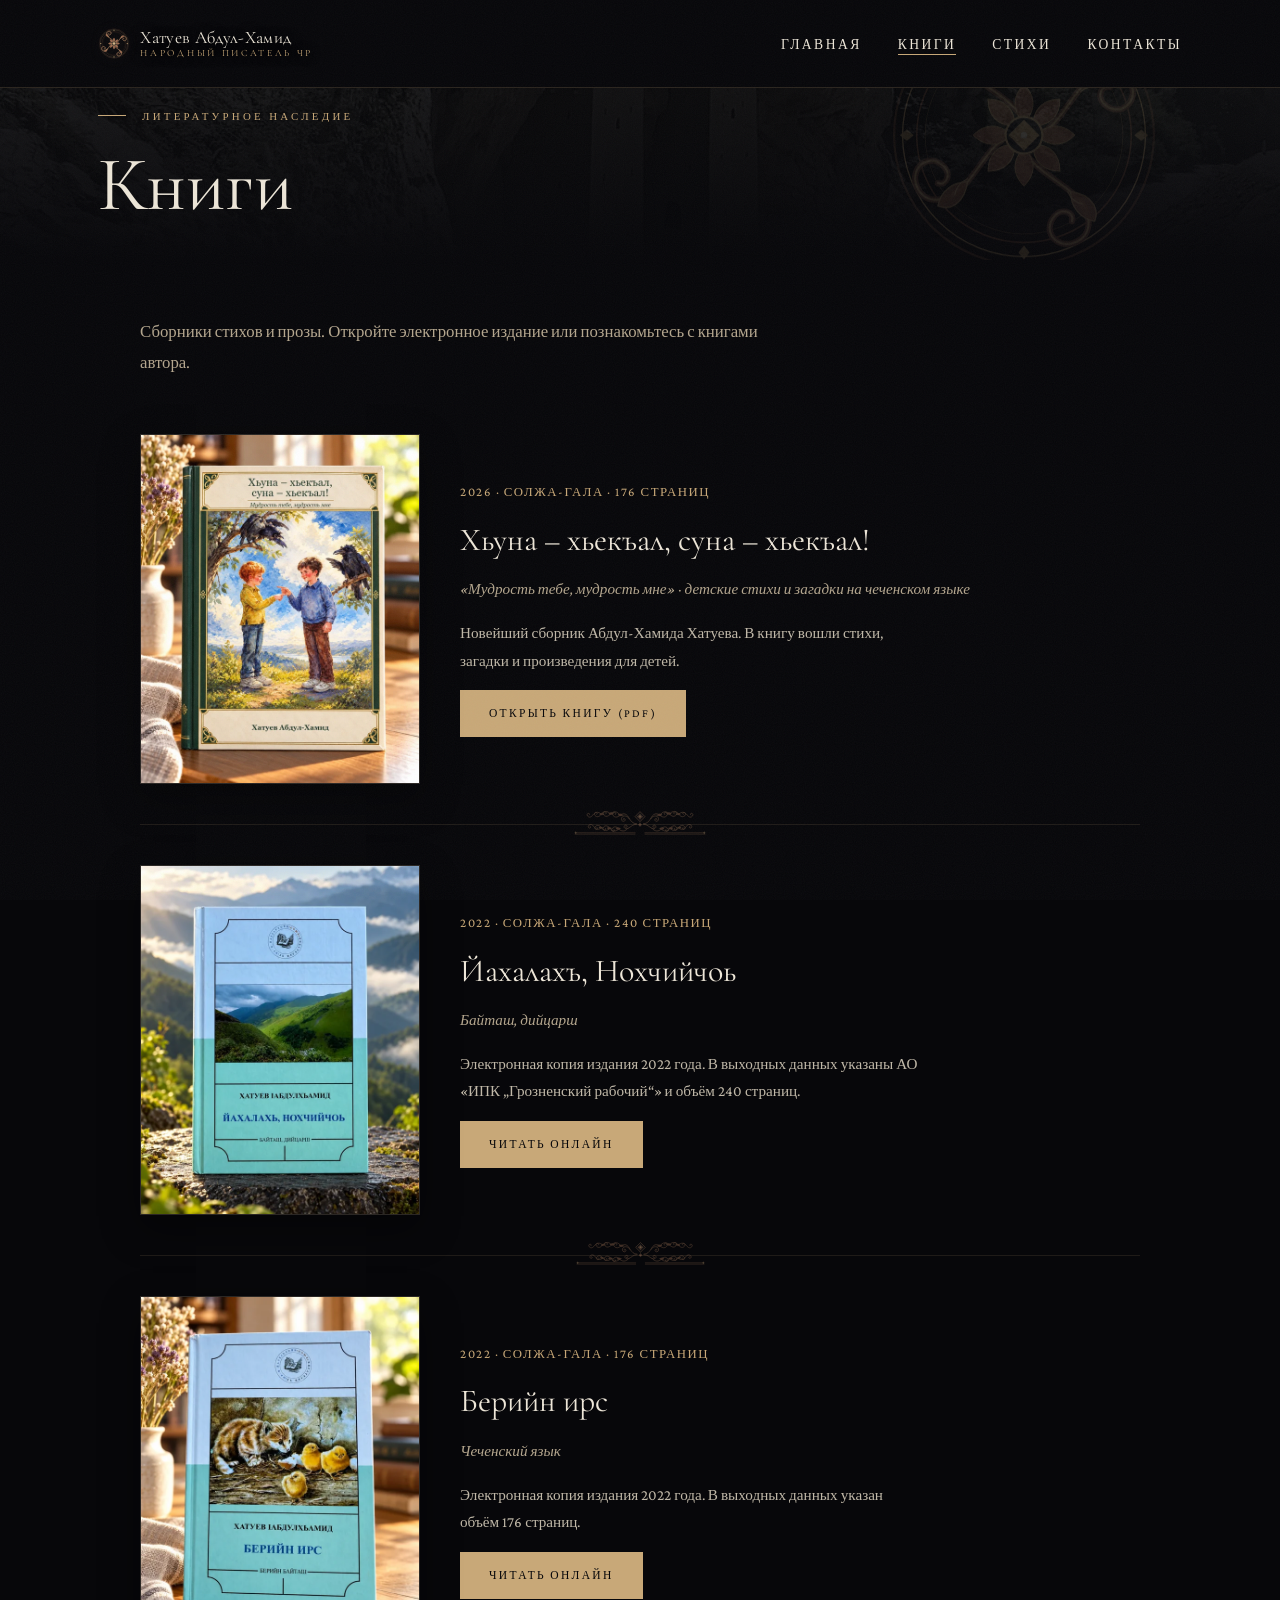
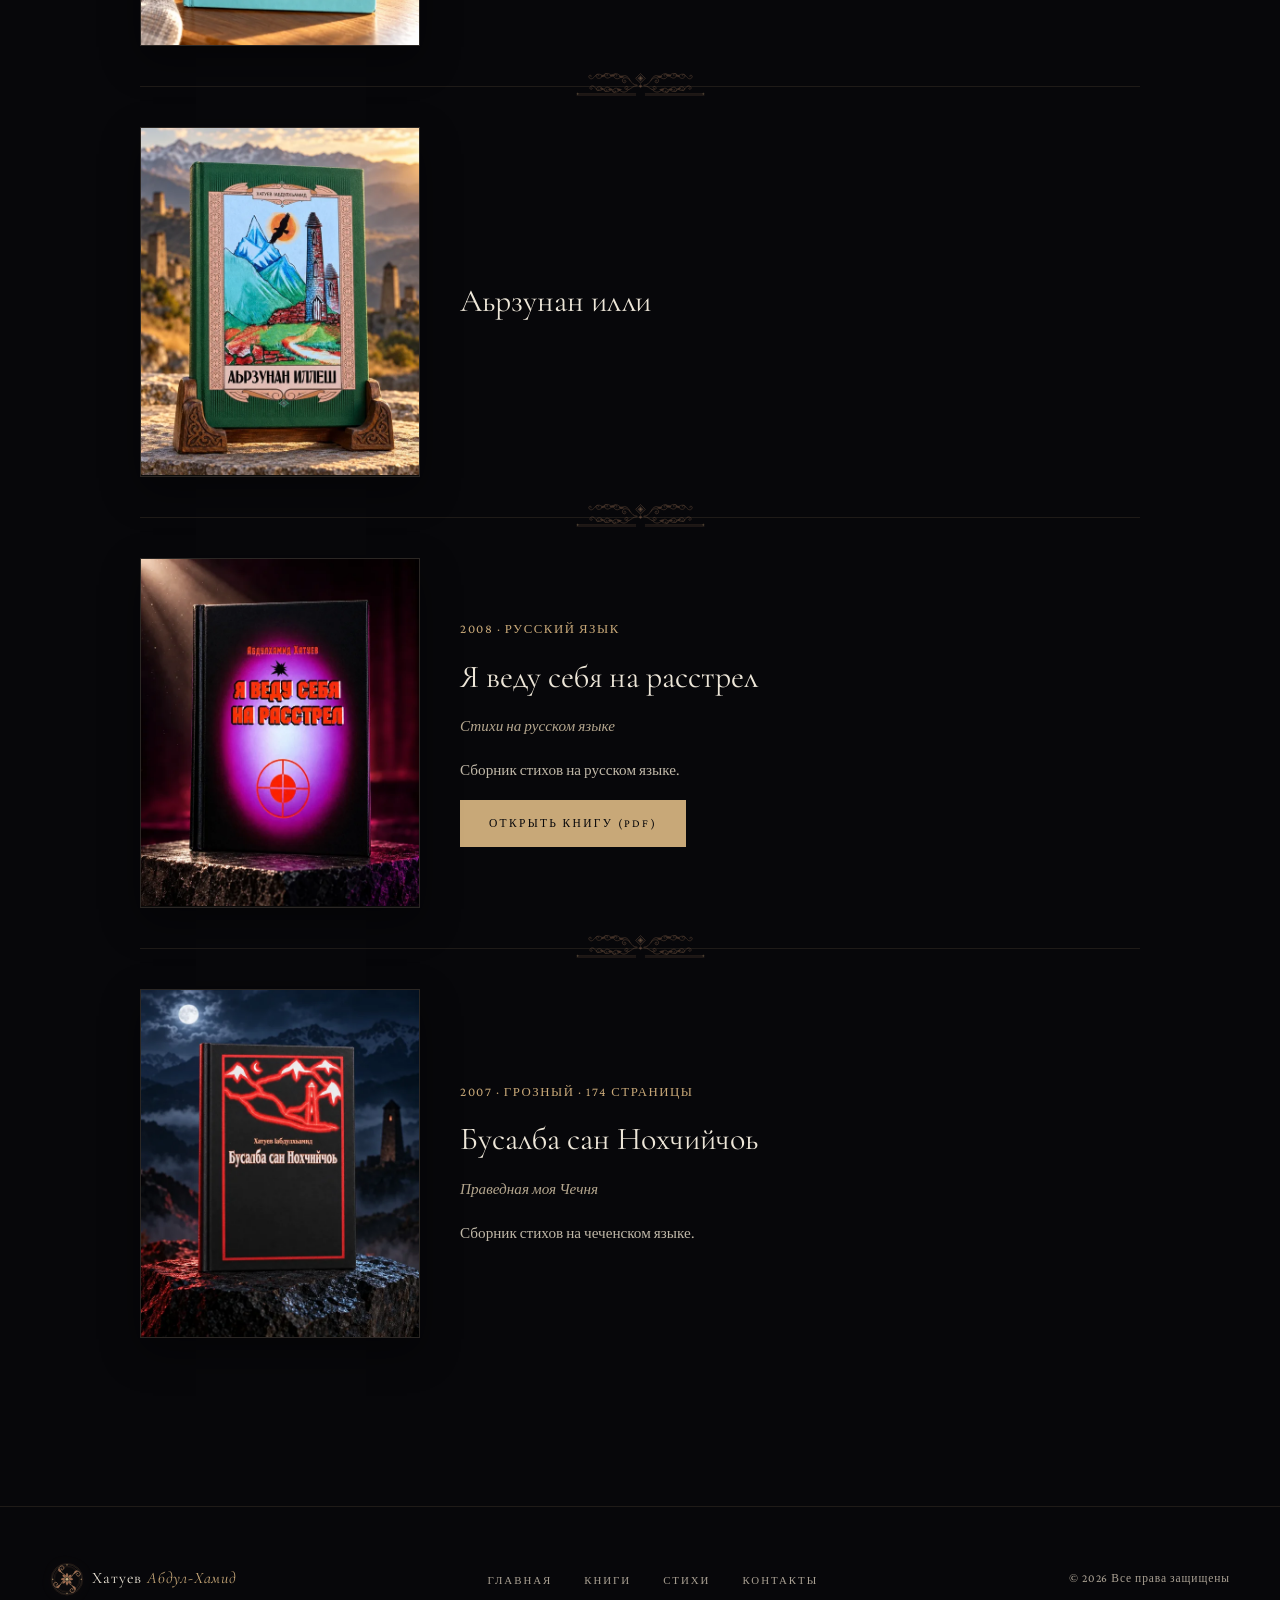
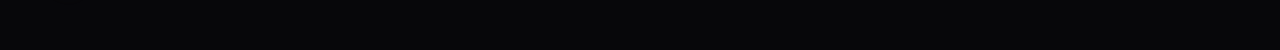
==== knigi.html @ e7e7a2ef "Merge branch 'main' of https://github.com/mansurkhatuev-coder/KhatuevSite into pages-lite # Conflict" ====
<!DOCTYPE html>
<html lang="ru">
<head>
  <meta charset="UTF-8">
  <meta name="viewport" content="width=device-width, initial-scale=1.0">
  <script>
    (() => {
      const isIOS = /iPhone|iPad|iPod/.test(navigator.userAgent)
        || (navigator.platform === 'MacIntel' && navigator.maxTouchPoints > 1);
      const isStandalone = navigator.standalone === true
        || window.matchMedia('(display-mode: standalone)').matches;
      document.querySelector('meta[name="viewport"]').setAttribute(
        'content',
        `width=device-width, initial-scale=1.0, viewport-fit=${isIOS && !isStandalone ? 'contain' : 'cover'}`
      );
    })();
  </script>
  <meta name="theme-color" content="#07070A">
  <meta name="apple-mobile-web-app-capable" content="yes">
  <meta name="apple-mobile-web-app-title" content="Хатуев">
  <meta name="apple-mobile-web-app-status-bar-style" content="black-translucent">
  <link rel="manifest" href="manifest.webmanifest">
  <link rel="icon" type="image/png" sizes="192x192" href="images/icons/pwa-book-towers-192.png">
  <link rel="apple-touch-icon" sizes="180x180" href="images/icons/apple-touch-book-towers-180.png">
  <meta name="description" content="Книги Хатуева Абдул-Хамида Арбиевича — Народного писателя Чеченской Республики">
  <title>Книги — Хатуев Абдул-Хамид Арбиевич</title>
  <link rel="preconnect" href="https://fonts.googleapis.com">
  <link rel="preconnect" href="https://fonts.gstatic.com" crossorigin>
  <link href="https://fonts.googleapis.com/css2?family=Cormorant+Garamond:ital,wght@0,300;0,400;0,500;0,600;1,300;1,400;1,500&family=Crimson+Pro:ital,wght@0,400;0,500;0,600;1,400;1,500&display=swap" rel="stylesheet">
  <link rel="stylesheet" href="css/style-v37.css">
  <style>
    /* Extended book cards for full books page */
    .book-full-card {
      display: grid;
      grid-template-columns: 280px minmax(0, 1fr);
      gap: 2.5rem;
      padding: 2.5rem 0;
      border-bottom: 1px solid var(--border);
    }
    .book-full-card:last-child { border-bottom: none; }
    .book-full-card__cover {
      position: relative;
      aspect-ratio: 1122 / 1402;
      overflow: hidden;
      background: var(--bg-card);
      flex-shrink: 0;
      border: 1px solid rgba(200,168,120,0.14);
      box-shadow: 0 14px 36px rgba(0,0,0,0.4);
    }
    .book-full-card__img {
      display: block;
      width: 100%;
      height: 100%;
      object-fit: contain;
      object-position: center;
      background: #0d0d0c;
    }
    .book-full-card__body { display: flex; flex-direction: column; justify-content: center; gap: 1rem; }
    .book-full-card__year {
      font-size: 0.8rem;
      letter-spacing: 0.12em;
      text-transform: uppercase;
      color: var(--gold);
    }
    .book-full-card__title {
      font-family: var(--ff-display);
      font-size: clamp(1.5rem, 3vw, 2rem);
      font-weight: 400;
      color: var(--cream);
      line-height: 1.2;
    }
    .book-full-card__subtitle {
      font-size: 0.95rem;
      font-style: italic;
      color: #b4a68e;
    }
    .book-full-card__desc {
      font-size: 0.95rem;
      color: var(--text);
      line-height: 1.8;
      max-width: 460px;
    }
    .book-full-card__desc a { color: var(--gold-bright); text-decoration: underline; text-underline-offset: .2em; }
    .book-full-card__actions { display: flex; gap: 1rem; flex-wrap: wrap; }
    @media (max-width: 640px) {
      .book-full-card { grid-template-columns: 1fr; }
      .book-full-card__cover { width: min(100%, 280px); margin-inline: auto; }
    }
  </style>
</head>
<body class="page-books">

  <!-- ═══ NAVIGATION ═══ -->
  <nav class="nav scrolled" id="nav">
    <div class="nav__inner">
      <a href="index.html" class="nav__logo">
        <span class="nav__logo-name">Хатуев Абдул-Хамид</span>
        <span class="nav__logo-title">Народный писатель ЧР</span>
      </a>
      <ul class="nav__links">
        <li><a href="index.html">Главная</a></li>
        <li><a href="knigi.html" class="active">Книги</a></li>
        <li><a href="stikhi.html">Стихи</a></li>
        <li><a href="kontakty.html">Контакты</a></li>
      </ul>
      <button class="nav__hamburger" aria-label="Меню" aria-expanded="false" aria-controls="nav-drawer">
        <span></span><span></span><span></span>
      </button>
    </div>
  </nav>

  <div class="nav__drawer" id="nav-drawer" aria-hidden="true" inert>
    <ul>
      <li><a href="index.html">Главная</a></li>
      <li><a href="knigi.html">Книги</a></li>
      <li><a href="stikhi.html">Стихи</a></li>
      <li><a href="kontakty.html">Контакты</a></li>
    </ul>
  </div>

  <!-- ═══ PAGE HERO ═══ -->
  <section class="page-hero" style="padding-top: var(--nav-total-h);">
    <div class="page-hero__bg" style="background-image: url('images/ushkaloy-towers.jpg'); background-position: 50% 58%;"></div>
    <div class="page-hero__overlay"></div>
    <div class="page-hero__content">
      <div class="eyebrow">Литературное наследие</div>
      <h1 class="h2" style="font-size: clamp(2.5rem, 6vw, 5rem);">Книги</h1>
    </div>
  </section>

  <!-- ═══ BOOKS LIST ═══ -->
  <section class="section">
    <div class="container">

      <p class="lead reveal" style="max-width:620px; margin-bottom:1rem;">
        Сборники стихов и прозы. Откройте электронное издание или познакомьтесь с книгами автора.
      </p>

      <!-- Book 0 -->
      <div class="book-full-card reveal">
        <div class="book-full-card__cover">
          <img src="images/covers/mudrost-tebe-mudrost-mne.webp" alt="Обложка книги «Хьуна – хьекъал, суна – хьекъал!» — «Мудрость тебе, мудрость мне»" class="book-full-card__img" width="600" height="750" loading="lazy" decoding="async">
        </div>
        <div class="book-full-card__body">
          <div class="book-full-card__year">2026 · Солжа-Гала · 176 страниц</div>
          <h2 class="book-full-card__title">Хьуна – хьекъал, суна – хьекъал!</h2>
          <div class="book-full-card__subtitle">«Мудрость тебе, мудрость мне» · детские стихи и загадки на чеченском языке</div>
          <p class="book-full-card__desc">
            Новейший сборник Абдул-Хамида Хатуева. В книгу вошли стихи, загадки и произведения для детей.
          </p>
          <div class="book-full-card__actions">
            <a href="files/mudrost-tebe-mudrost-mne-2026.pdf" class="btn btn--gold" target="_blank" rel="noopener">Открыть книгу (PDF)</a>
          </div>
        </div>
      </div>

      <!-- Book 1 -->
      <div class="book-full-card reveal">
        <div class="book-full-card__cover">
          <img src="images/covers/yahalah.webp?v=2" alt="Фотография обложки книги «Йахалахъ, Нохчийчоь»" class="book-full-card__img" width="600" height="750" loading="lazy" decoding="async">
        </div>
        <div class="book-full-card__body">
          <div class="book-full-card__year">2022 · Солжа-Гала · 240 страниц</div>
          <h2 class="book-full-card__title">Йахалахъ, Нохчийчоь</h2>
          <div class="book-full-card__subtitle">Байташ, дийцарш</div>
          <p class="book-full-card__desc">
            Электронная копия издания 2022 года. В выходных данных указаны АО «ИПК „Грозненский рабочий“» и объём 240 страниц.
          </p>
          <div class="book-full-card__actions">
            <a href="reader.html?book=1" class="btn btn--gold">Читать онлайн</a>
          </div>
        </div>
      </div>

      <!-- Book 2 -->
      <div class="book-full-card reveal">
        <div class="book-full-card__cover">
          <img src="images/covers/beriin.webp?v=2" alt="Берийн ирс" class="book-full-card__img" width="600" height="750" loading="lazy" decoding="async">
        </div>
        <div class="book-full-card__body">
          <div class="book-full-card__year">2022 · Солжа-Гала · 176 страниц</div>
          <h2 class="book-full-card__title">Берийн ирс</h2>
          <div class="book-full-card__subtitle">Чеченский язык</div>
          <p class="book-full-card__desc">
            Электронная копия издания 2022 года. В выходных данных указан объём 176 страниц.
          </p>
          <div class="book-full-card__actions">
            <a href="reader.html?book=2" class="btn btn--gold">Читать онлайн</a>
          </div>
        </div>
      </div>

      <!-- Book 3 -->
      <div class="book-full-card reveal">
        <div class="book-full-card__cover">
          <img src="images/covers/arzunan.webp?v=2" alt="Аьрзунан илли" class="book-full-card__img" width="600" height="750" loading="lazy" decoding="async">
        </div>
        <div class="book-full-card__body">
          <h2 class="book-full-card__title">Аьрзунан илли</h2>

        </div>
      </div>

      <!-- Book 4 -->
      <div class="book-full-card reveal">
        <div class="book-full-card__cover">
          <img src="images/covers/rasstrel.webp?v=2" alt="Я веду себя на расстрел" class="book-full-card__img" width="600" height="750" loading="lazy" decoding="async">
        </div>
        <div class="book-full-card__body">
          <div class="book-full-card__year">2008 · Русский язык</div>
          <h2 class="book-full-card__title">Я веду себя на расстрел</h2>
          <div class="book-full-card__subtitle">Стихи на русском языке</div>
          <p class="book-full-card__desc">
            Сборник стихов на русском языке.
          </p>
          <div class="book-full-card__actions">
            <a href="files/ya-vedu-sebya-na-rasstrel-2008.pdf" class="btn btn--gold" target="_blank" rel="noopener">Открыть книгу (PDF)</a>
          </div>
        </div>
      </div>

      <!-- Book 5 -->
      <div class="book-full-card reveal">
        <div class="book-full-card__cover">
          <img src="images/covers/busulba.webp?v=2" alt="Бусалба сан Нохчийчоь" class="book-full-card__img" width="600" height="750" loading="lazy" decoding="async">
        </div>
        <div class="book-full-card__body">
          <div class="book-full-card__year">2007 · Грозный · 174 страницы</div>
          <h2 class="book-full-card__title">Бусалба сан Нохчийчоь</h2>
          <div class="book-full-card__subtitle">Праведная моя Чечня</div>
          <p class="book-full-card__desc">
            Сборник стихов на чеченском языке.
          </p>

        </div>
      </div>

    </div>
  </section>

  <!-- ═══ FOOTER ═══ -->
  <footer class="footer">
    <div class="footer__inner">
      <div class="footer__logo">Хатуев <span>Абдул-Хамид</span></div>
      <ul class="footer__nav">
        <li><a href="index.html">Главная</a></li>
        <li><a href="knigi.html">Книги</a></li>
        <li><a href="stikhi.html">Стихи</a></li>
        <li><a href="kontakty.html">Контакты</a></li>
      </ul>
      <p class="footer__copy">© 2026 Все права защищены</p>
</div>
  </footer>

  <script src="js/main.js?v=21"></script>
  <script src="js/pwa.js?v=1"></script>
</body>
</html>
---- css/style-v37.css ----
@import url('https://fonts.googleapis.com/css2?family=Cormorant+Garamond:ital,wght@0,300;0,400;0,500;0,600;1,300;1,400;1,500&family=Crimson+Pro:ital,wght@0,400;0,500;0,600;1,400;1,500&display=swap');

/* ═══════════════════════════════════════════
   DESIGN TOKENS
═══════════════════════════════════════════ */
:root {
  --bg:            #07070A;
  --bg-surface:    #0C0C10;
  --bg-card:       #111116;
  --bg-hover:      #17171E;
  --gold:          #C8A878;
  --gold-bright:   #E8CC98;
  --gold-dim:      #7A6440;
  --gold-line:     rgba(200,168,120,0.18);
  --cream:         #EDE6D8;
  --text:          #C0B8A8;
  --muted:         #706860;
  --border:        rgba(200,168,120,0.12);
  --ff-display:    'Cormorant Garamond', Georgia, serif;
  --ff-body:       'Crimson Pro', Georgia, serif;
  --ease:          cubic-bezier(0.16, 1, 0.3, 1);
  --nav-h:         88px;
  --safe-top:      0px;
  --nav-total-h:   calc(var(--nav-h) + var(--safe-top));
  --max-w:         1180px;
  --gap-section:   clamp(5rem, 10vw, 9rem);
  --px:            clamp(1.25rem, 5vw, 3rem);
}
@supports (padding-top: constant(safe-area-inset-top)) {
  :root { --safe-top: constant(safe-area-inset-top); }
}
@supports (padding-top: env(safe-area-inset-top)) {
  :root { --safe-top: env(safe-area-inset-top, 0px); }
}

/* ═══════════════════════════════════════════
   RESET & BASE
═══════════════════════════════════════════ */
*, *::before, *::after { box-sizing: border-box; margin: 0; padding: 0; }
html {
  background-color: var(--bg);
  scroll-behavior: smooth;
  scroll-padding-top: var(--nav-total-h);
}
body {
  background: var(--bg);
  color: var(--text);
  font-family: var(--ff-body);
  font-size: clamp(1.05rem, 1.2vw, 1.125rem);
  line-height: 1.85;
  overflow-x: hidden;
  -webkit-font-smoothing: antialiased;
  -moz-osx-font-smoothing: grayscale;
}
html.ios26-safari-scroll-locked {
  height: 100%;
  overflow: hidden;
  background: #000;
}
html.ios26-safari-scroll-locked body {
  height: 100%;
  overflow: hidden;
  overscroll-behavior: none;
  background: #000;
}
.ios26-page-scroll {
  position: fixed;
  inset: 0;
  z-index: 0;
  overflow-x: hidden;
  overflow-y: auto;
  overscroll-behavior-y: contain;
  -webkit-overflow-scrolling: touch;
  background: var(--bg);
}
a { color: inherit; text-decoration: none; }
img { display: block; max-width: 100%; }
button { font-family: inherit; cursor: pointer; background: none; border: none; }

/* Grain overlay */
body::before {
  content: '';
  position: fixed;
  inset: 0;
  z-index: 9998;
  pointer-events: none;
  opacity: 0.04;
  background-image: url("data:image/svg+xml,%3Csvg xmlns='http://www.w3.org/2000/svg' width='200' height='200'%3E%3Cfilter id='n'%3E%3CfeTurbulence type='fractalNoise' baseFrequency='0.9' numOctaves='4' stitchTiles='stitch'/%3E%3C/filter%3E%3Crect width='200' height='200' filter='url(%23n)'/%3E%3C/svg%3E");
}

/* ═══════════════════════════════════════════
   NAVIGATION
═══════════════════════════════════════════ */
.nav {
  position: fixed;
  top: 0; left: 0; right: 0;
  height: var(--nav-total-h);
  padding-top: var(--safe-top);
  z-index: 1000;
  background: var(--bg);
  border-bottom: 1px solid rgba(200,168,120,0.18);
  transition: background 0.5s var(--ease), border-color 0.5s;
}
.nav.scrolled {
  background: var(--bg);
  border-bottom-color: var(--border);
}
.nav__inner {
  max-width: var(--max-w);
  margin: 0 auto;
  padding: 0 var(--px);
  height: 100%;
  display: flex;
  align-items: center;
  justify-content: space-between;
  gap: 2rem;
}
.nav__logo {
  font-family: var(--ff-display);
  font-weight: 400;
  color: var(--cream);
  display: flex;
  flex-direction: column;
  line-height: 1.15;
  letter-spacing: 0.02em;
  text-shadow: 0 1px 12px rgba(0,0,0,0.8);
}
.nav__logo-name { font-size: 1.1rem; }
.nav__logo-title {
  font-size: 0.6rem;
  letter-spacing: 0.28em;
  text-transform: uppercase;
  color: var(--gold);
}
.nav__links {
  display: flex;
  align-items: center;
  gap: 2.25rem;
  list-style: none;
}
.nav__links a {
  font-size: 0.85rem;
  letter-spacing: 0.18em;
  text-transform: uppercase;
  color: var(--cream);
  text-shadow: none;
  transition: color 0.25s;
  position: relative;
  padding-bottom: 3px;
}
.nav__links a::after {
  content: '';
  position: absolute;
  bottom: 0; left: 0; right: 100%;
  height: 1px;
  background: var(--gold);
  transition: right 0.35s var(--ease);
}
.nav__links a:hover,
.nav__links a.active { color: var(--cream); }
.nav__links a:hover::after,
.nav__links a.active::after { right: 0; }

/* Hamburger */
.nav__hamburger {
  display: none;
  flex-direction: column;
  justify-content: center;
  gap: 6px;
  padding: 8px;
  color: var(--cream);
  filter: drop-shadow(0 1px 6px rgba(0,0,0,0.8));
}
.nav__hamburger span {
  display: block;
  width: 22px;
  height: 1px;
  background: currentColor;
  transition: transform 0.35s var(--ease), opacity 0.25s;
  transform-origin: center;
}
.nav__hamburger.open span:nth-child(1) { transform: translateY(7px) rotate(45deg); }
.nav__hamburger.open span:nth-child(2) { opacity: 0; transform: scaleX(0); }
.nav__hamburger.open span:nth-child(3) { transform: translateY(-7px) rotate(-45deg); }

/* Mobile overlay menu */
.nav__drawer {
  position: fixed;
  top: var(--nav-total-h); left: 0; right: 0; bottom: 0;
  background: rgba(7,7,10,0.98);
  backdrop-filter: blur(24px);
  display: flex;
  flex-direction: column;
  justify-content: center;
  padding: 3rem var(--px);
  transform: translateX(100%);
  transition: transform 0.5s var(--ease);
  z-index: 999;
  border-top: 1px solid var(--border);
}
.nav__drawer.open { transform: translateX(0); }
.nav__drawer ul { list-style: none; display: flex; flex-direction: column; gap: 2rem; }
.nav__drawer a {
  font-family: var(--ff-display);
  font-size: clamp(2rem, 8vw, 3rem);
  font-weight: 300;
  color: var(--cream);
  letter-spacing: 0.03em;
  transition: color 0.2s;
  display: inline-block;
}
.nav__drawer a:hover { color: var(--gold); }

/* ═══════════════════════════════════════════
   HERO
═══════════════════════════════════════════ */
.hero {
  position: relative;
  min-height: max(720px, 100svh);
  display: flex;
  align-items: center;
  padding-block: calc(var(--nav-total-h) + 2rem) 4rem;
  overflow: hidden;
  isolation: isolate;
}
.hero__bg {
  position: absolute;
  inset: 0;
  pointer-events: none;
  overflow: hidden;
}
.hero-photo {
  position: absolute;
  inset: -1.5%;
  background: url('../images/ushkaloy-hero-photoreal-20261101.webp') 56% 54% / cover no-repeat;
  transform-origin: 56% 54%;
  animation: hero-photo-arrive 1.6s var(--ease) both;
}
@keyframes hero-photo-arrive {
  from { opacity: .55; transform: scale(1.035); }
  to { opacity: 1; transform: scale(1); }
}
.hero-ornament {
  position: absolute;
  z-index: 1;
  pointer-events: none;
}
.hero-mist {
  position: absolute;
  pointer-events: none;
  filter: blur(28px);
}
.hero-mist--far {
  left: -15%;
  top: 28%;
  width: 70%;
  height: 46%;
  background: radial-gradient(ellipse at 40% 60%, rgba(237,230,216,0.16) 0%, transparent 68%);
  animation: hero-mist-a 24s ease-in-out infinite;
}
.hero-mist--near {
  right: -10%;
  bottom: 8%;
  width: 62%;
  height: 42%;
  background: radial-gradient(ellipse at 60% 70%, rgba(200,168,120,0.14) 0%, transparent 70%);
  animation: hero-mist-b 32s ease-in-out infinite;
}
.hero-glow {
  position: absolute;
  right: 6%;
  top: 22%;
  width: 46%;
  height: 48%;
  background: radial-gradient(ellipse at 70% 40%, rgba(232,204,152,0.14) 0%, transparent 62%);
  animation: hero-glow 18s ease-in-out infinite;
  mix-blend-mode: screen;
}
.hero__overlay {
  position: absolute;
  inset: 0;
  pointer-events: none;
  background:
    linear-gradient(to bottom,
      rgba(7,7,10,0.72) 0%,
      rgba(7,7,10,0.28) 12%,
      transparent 28%),
    linear-gradient(to right,
      rgba(7,7,10,0.96) 0%,
      rgba(7,7,10,0.84) 34%,
      rgba(7,7,10,0.18) 70%,
      rgba(7,7,10,0.04) 100%),
    linear-gradient(to top,
      rgba(7,7,10,0.9) 0%,
      rgba(7,7,10,0.22) 22%,
      transparent 48%);
}

@keyframes hero-mist-a {
  0%, 100% { transform: translate(0, 0); opacity: 0.75; }
  50% { transform: translate(3%, -2%); opacity: .92; }
}
@keyframes hero-mist-b {
  0%, 100% { transform: translate(0, 0); opacity: 0.7; }
  50% { transform: translate(-2.5%, 1.5%); opacity: .9; }
}
@keyframes hero-glow {
  0%, 100% { opacity: 0.7; }
  50% { opacity: 1; }
}

@media (max-width: 860px) {
  .hero__overlay {
    background:
      linear-gradient(to right,
        rgba(7,7,10,0.78) 0%,
        rgba(7,7,10,0.42) 60%,
        rgba(7,7,10,0.12) 100%),
      linear-gradient(to bottom,
        rgba(7,7,10,0.78) 0%,
        rgba(7,7,10,0.3) 14%,
        transparent 32%),
      linear-gradient(to top,
        rgba(7,7,10,0.97) 0%,
        rgba(7,7,10,0.78) 36%,
        rgba(7,7,10,0.16) 62%,
        rgba(7,7,10,0.2) 100%);
  }
}

@media (prefers-reduced-motion: reduce) {
  .hero-photo,
  .hero-mist--far,
  .hero-mist--near,
  .hero-glow,
  .hero__eyebrow,
  .hero__name,
  .hero__dates,
  .hero__quote,
  .hero__cta {
    animation: none !important;
  }
  .hero-photo { opacity: 1; transform: none; }
  .hero__eyebrow, .hero__name, .hero__dates, .hero__quote, .hero__cta { opacity: 1; transform: none; }
}

.hero__content {
  position: relative;
  z-index: 2;
  max-width: 820px;
  margin: 0;
  padding: 0 clamp(1.5rem, 5.2vw, 6.25rem);
  width: 100%;
}
.hero__eyebrow {
  display: flex;
  align-items: center;
  gap: 1rem;
  font-size: 0.68rem;
  letter-spacing: 0.3em;
  text-transform: uppercase;
  color: var(--gold);
  margin-bottom: 1.5rem;
  opacity: 0;
  transform: translateY(20px);
  animation: slideUp 0.9s 0.2s var(--ease) forwards;
}
.hero__eyebrow::before {
  content: '';
  width: 40px;
  height: 1px;
  background: var(--gold);
  flex-shrink: 0;
  transform: scaleX(0);
  transform-origin: left center;
  animation: hero-rule-in .65s .72s var(--ease) forwards;
}
@keyframes hero-rule-in { to { transform: scaleX(1); } }
.hero__name-sub {
  opacity: 0;
  transform: translateY(12px);
  animation: hero-subtitle-in .7s .76s var(--ease) forwards;
}
@keyframes hero-subtitle-in {
  to { opacity: 1; transform: translateY(0); }
}
.hero__name {
  font-family: var(--ff-display);
  font-size: clamp(2.8rem, 7vw, 6.5rem);
  font-weight: 300;
  line-height: 1.06;
  color: var(--cream);
  margin-bottom: 0.6rem;
  opacity: 0;
  transform: translateY(35px);
  animation: slideUp 1.1s 0.4s var(--ease) forwards;
}
.hero__name-sub {
  display: block;
  font-style: italic;
  font-weight: 300;
  color: var(--gold-bright);
  font-size: 0.68em;
}
.hero__dates {
  font-size: 0.78rem;
  letter-spacing: 0.25em;
  color: #f3e6d0;
  margin-bottom: 3rem;
  opacity: 0;
  animation: slideUp 0.9s 0.65s var(--ease) forwards;
}
.hero__quote {
  max-width: 440px;
  border-left: 2px solid rgba(200,168,120,0.5);
  padding-left: 1.5rem;
  font-style: italic;
  font-size: clamp(1rem, 1.4vw, 1.15rem);
  color: #f3eadd;
  line-height: 1.75;
  opacity: 0;
  animation: slideUp 0.9s 0.85s var(--ease) forwards;
}
.hero__quote-attr {
  display: block;
  margin-top: 0.75rem;
  font-style: normal;
  font-size: 0.7rem;
  letter-spacing: 0.2em;
  text-transform: uppercase;
  color: var(--gold);
}
.hero__cta {
  margin-top: 2.5rem;
  display: flex;
  gap: 1rem;
  flex-wrap: wrap;
  opacity: 1;
}
.hero__cta .btn {
  opacity: 0;
  animation: hero-cta-in .7s 1.48s var(--ease) forwards;
}
.hero__cta .btn--outline { animation-delay: 1.62s; }
@keyframes hero-cta-in {
  to { opacity: 1; transform: translateY(0); }
}
.btn {
  display: inline-flex;
  align-items: center;
  gap: 0.6rem;
  padding: 0.75rem 1.75rem;
  font-family: var(--ff-body);
  font-size: 0.72rem;
  letter-spacing: 0.2em;
  text-transform: uppercase;
  transition: all 0.3s var(--ease);
  cursor: pointer;
}
.ui-icon {
  display: inline-block;
  width: 1em;
  height: 1em;
  flex: 0 0 auto;
  vertical-align: -0.15em;
  fill: none;
  stroke: currentColor;
  stroke-width: 1.8;
  stroke-linecap: round;
  stroke-linejoin: round;
}
.ui-icon--arrow-down {
  width: 0.9rem;
  height: 0.9rem;
  transition: transform 0.3s var(--ease);
}
.hero__cta .btn--outline:hover .ui-icon--arrow-down,
.hero__cta .btn--outline:focus-visible .ui-icon--arrow-down {
  transform: translateY(3px);
}
.btn--gold {
  background: var(--gold);
  color: var(--bg);
  border: 1px solid var(--gold);
}
.hero__cta .btn--gold { position: relative; overflow: hidden; }
.hero__cta .btn--gold::after {
  position: absolute;
  inset: -50% auto -50% -42%;
  width: 28%;
  background: linear-gradient(90deg, transparent, rgba(255,255,255,.38), transparent);
  content: '';
  transform: translateX(-180%) skewX(-22deg);
  transition: transform .7s var(--ease);
  pointer-events: none;
}
.hero__cta .btn--gold:hover::after,
.hero__cta .btn--gold:focus-visible::after {
  transform: translateX(650%) skewX(-22deg);
}
.hero__cta .btn:active { transform: translateY(1px) scale(.99); }
.btn--gold:hover {
  background: var(--gold-bright);
  border-color: var(--gold-bright);
}
.btn--outline {
  border: 1px solid var(--gold-dim);
  color: var(--gold);
}
.btn--outline:hover {
  border-color: var(--gold);
  color: var(--cream);
}
.hero__scroll-indicator {
  position: absolute;
  bottom: 2.5rem;
  right: var(--px);
  display: flex;
  flex-direction: column;
  align-items: center;
  gap: 8px;
  opacity: 0;
  animation: fadeIn 1s 1.8s forwards;
}
.hero__scroll-line {
  width: 1px;
  height: 48px;
  background: linear-gradient(to bottom, var(--gold-dim), transparent);
  animation: pulse 2s 2.5s ease-in-out infinite;
}
.hero__scroll-text {
  font-size: 0.58rem;
  letter-spacing: 0.3em;
  text-transform: uppercase;
  color: var(--muted);
  writing-mode: vertical-rl;
}
@media (prefers-reduced-motion: reduce) {
  .hero__eyebrow,
  .hero__eyebrow::before,
  .hero__name,
  .hero__name-sub,
  .hero__dates,
  .hero__quote,
  .hero__cta,
  .hero__cta .btn {
    animation: none !important;
    opacity: 1;
    transform: none;
  }
}
@media (prefers-reduced-motion: reduce) {
  .hero__eyebrow,
  .hero__name,
  .hero__dates,
  .hero__quote,
  .hero__cta {
    animation: none !important;
    opacity: 1;
    transform: none;
  }
}

/* ═══════════════════════════════════════════
   LAYOUT HELPERS
═══════════════════════════════════════════ */
.section { padding: var(--gap-section) var(--px); }
.section--alt { background: var(--bg-surface); }
.container { max-width: var(--max-w); margin: 0 auto; }
.section-header { margin-bottom: clamp(2.5rem, 5vw, 4rem); }
.eyebrow {
  display: flex;
  align-items: center;
  gap: 1rem;
  font-size: 0.68rem;
  letter-spacing: 0.3em;
  text-transform: uppercase;
  color: var(--gold);
  margin-bottom: 1rem;
}
.eyebrow::before {
  content: '';
  width: 28px;
  height: 1px;
  background: var(--gold);
  flex-shrink: 0;
}
.h2 {
  font-family: var(--ff-display);
  font-size: clamp(2.25rem, 4.5vw, 3.5rem);
  font-weight: 400;
  color: var(--cream);
  line-height: 1.12;
}
.h2 em { font-style: italic; color: var(--gold-bright); }
.lead {
  margin-top: 1rem;
  font-size: 1.05rem;
  color: #b4a68e;
  max-width: 520px;
}

/* Gold divider */
.divider {
  width: 60px;
  height: 1px;
  background: var(--gold);
  margin: 2rem 0;
}

/* ═══════════════════════════════════════════
   BIOGRAPHY SECTION
═══════════════════════════════════════════ */
.bio__grid {
  display: grid;
  grid-template-columns: 340px 1fr;
  gap: clamp(3rem, 6vw, 6rem);
  align-items: start;
}
.bio__portrait-wrap {
  position: relative;
  isolation: isolate;
}
.bio__portrait {
  width: 100%;
  aspect-ratio: 3/4;
  object-fit: cover;
  object-position: 50% 10%;
  display: block;
  filter: contrast(1.08) saturate(0.9) brightness(0.96);
  box-shadow: 0 28px 56px rgba(0,0,0,0.55);
}
.bio__frame {
  position: absolute;
  inset: 0;
  border: 1px solid rgba(200,168,120,0.55);
  box-shadow: inset 0 0 0 6px rgba(7,7,10,0.0), inset 0 0 0 7px rgba(200,168,120,0.28);
  pointer-events: none;
  z-index: 1;
}
.bio__frame::before {
  content: '';
  position: absolute;
  inset: 8px;
  border: 1px solid rgba(200,168,120,0.2);
  pointer-events: none;
}
.bio__frame::after {
  content: '';
  position: absolute;
  inset: -1px;
  background:
    linear-gradient(var(--gold-bright), var(--gold-bright)) top left / 26px 1.5px no-repeat,
    linear-gradient(var(--gold-bright), var(--gold-bright)) top left / 1.5px 26px no-repeat,
    linear-gradient(var(--gold-bright), var(--gold-bright)) top right / 26px 1.5px no-repeat,
    linear-gradient(var(--gold-bright), var(--gold-bright)) top right / 1.5px 26px no-repeat,
    linear-gradient(var(--gold-bright), var(--gold-bright)) bottom left / 26px 1.5px no-repeat,
    linear-gradient(var(--gold-bright), var(--gold-bright)) bottom left / 1.5px 26px no-repeat,
    linear-gradient(var(--gold-bright), var(--gold-bright)) bottom right / 26px 1.5px no-repeat,
    linear-gradient(var(--gold-bright), var(--gold-bright)) bottom right / 1.5px 26px no-repeat;
  pointer-events: none;
}
.bio__text-col { padding-top: 0.5rem; }
.bio__body {
  color: var(--text);
  line-height: 1.95;
  margin-bottom: 1.25rem;
}
.bio__badges {
  display: flex;
  flex-wrap: wrap;
  gap: 0.6rem;
  margin-top: 2rem;
}
.badge {
  padding: 0.35rem 0.9rem;
  border: 1px solid var(--border);
  font-size: 0.68rem;
  letter-spacing: 0.18em;
  text-transform: uppercase;
  color: var(--gold);
  white-space: nowrap;
}

/* ═══════════════════════════════════════════
   BOOKS GRID (homepage preview + full page)
═══════════════════════════════════════════ */
.books-grid {
  display: grid;
  grid-template-columns: repeat(auto-fill, minmax(190px, 1fr));
  gap: 2rem;
}
.books-grid--5 {
  grid-template-columns: repeat(5, 1fr);
}
.books-grid--6 {
  grid-template-columns: repeat(3, 1fr);
}
.book-card {
  display: flex;
  flex-direction: column;
}
.book-card__cover-wrap {
  position: relative;
  aspect-ratio: 1122 / 1402;
  overflow: hidden;
  background: var(--bg-card);
  flex-shrink: 0;
  box-shadow:
    0 12px 32px rgba(0,0,0,0.45),
    0 2px 0 rgba(200,168,120,0.12);
  border: 1px solid rgba(200,168,120,0.14);
}
.book-card__img {
  width: 100%;
  height: 100%;
  object-fit: contain;
  object-position: center;
  transition: transform 0.7s var(--ease);
}
.book-card:hover .book-card__img {
  transform: scale(1.03);
}
.book-card__sheen {
  position: absolute;
  inset: 0;
  background: linear-gradient(
    135deg,
    rgba(200,168,120,0.06) 0%,
    transparent 60%
  );
  pointer-events: none;
}
.book-card__action {
  position: absolute;
  inset: 0;
  background: linear-gradient(to top, rgba(7,7,10,0.95) 0%, transparent 55%);
  display: flex;
  align-items: flex-end;
  padding: 1.25rem;
  opacity: 0;
  transition: opacity 0.35s var(--ease);
}
.book-card:hover .book-card__action { opacity: 1; }
.book-card__read {
  display: inline-flex;
  align-items: center;
  gap: 0.5rem;
  padding: 0.55rem 1.1rem;
  border: 1px solid rgba(200,168,120,0.5);
  font-size: 0.65rem;
  letter-spacing: 0.2em;
  text-transform: uppercase;
  color: var(--gold);
  transition: all 0.25s;
  white-space: nowrap;
}
.book-card__read:hover {
  background: var(--gold);
  color: var(--bg);
  border-color: var(--gold);
}
.book-card__info {
  padding: 1.1rem 0 0;
  flex: 1;
}
.book-card__num {
  font-size: 0.6rem;
  letter-spacing: 0.2em;
  color: var(--gold-dim);
  text-transform: uppercase;
  margin-bottom: 0.25rem;
}
.book-card__title {
  font-family: var(--ff-display);
  font-size: 1.05rem;
  font-weight: 500;
  color: var(--cream);
  line-height: 1.3;
  margin-bottom: 0.25rem;
}
.book-card__sub {
  font-size: 0.78rem;
  color: var(--muted);
  font-style: italic;
  line-height: 1.4;
}
.book-card__status {
  display: inline-block;
  margin-top: 0.6rem;
  font-size: 0.6rem;
  letter-spacing: 0.15em;
  text-transform: uppercase;
  color: var(--muted);
  border: 1px solid var(--border);
  padding: 0.2rem 0.6rem;
}
.book-card__status--available {
  color: var(--gold);
  border-color: rgba(200,168,120,0.25);
}

/* View all link */
.view-all {
  display: inline-flex;
  align-items: center;
  gap: 0.75rem;
  margin-top: 3rem;
  font-size: 0.72rem;
  letter-spacing: 0.2em;
  text-transform: uppercase;
  color: var(--gold);
  transition: gap 0.3s var(--ease);
}
.view-all:hover { gap: 1.25rem; }
/* ═══════════════════════════════════════════
   PULLQUOTE / HIGHLIGHT
═══════════════════════════════════════════ */
.pullquote {
  text-align: center;
  max-width: 760px;
  margin: 0 auto;
  padding: var(--gap-section) var(--px);
}
.pullquote__mark {
  font-family: var(--ff-display);
  font-size: 5rem;
  line-height: 0.6;
  color: var(--gold);
  opacity: 0.2;
  margin-bottom: 2rem;
  display: block;
}
.pullquote__text {
  font-family: var(--ff-display);
  font-size: clamp(1.5rem, 3vw, 2.4rem);
  font-weight: 300;
  font-style: italic;
  color: var(--cream);
  line-height: 1.5;
  margin-bottom: 1.5rem;
}
.pullquote__attr {
  font-size: 0.72rem;
  letter-spacing: 0.25em;
  text-transform: uppercase;
  color: var(--gold);
}

/* ═══════════════════════════════════════════
   POEMS PAGE — reading-focused
═══════════════════════════════════════════ */
.poems-layout {
  display: grid;
  grid-template-columns: 220px minmax(0, 1fr);
  gap: clamp(2rem, 4vw, 3.5rem);
  align-items: start;
  max-width: 1100px;
  margin: 0 auto;
}
.poems-toc {
  position: sticky;
  top: calc(var(--nav-total-h) + 1.25rem);
  max-height: calc(100vh - var(--nav-total-h) - 2rem);
  overflow-y: auto;
  padding-right: 0.5rem;
  scrollbar-width: thin;
  scrollbar-color: var(--gold-dim) transparent;
}
.poems-toc__label {
  font-size: 0.62rem;
  letter-spacing: 0.22em;
  text-transform: uppercase;
  color: var(--gold);
  margin-bottom: 1rem;
}
.poems-toc__search {
  position: relative;
  margin-bottom: 0.85rem;
}
.poems-toc__search-input {
  width: 100%;
  padding: 0.5rem 1.75rem 0.5rem 0.7rem;
  font-family: var(--ff-body);
  font-size: 0.82rem;
  color: var(--cream);
  background: rgba(200,168,120,0.06);
  border: 1px solid var(--border);
  border-radius: 2px;
  outline: none;
}
.poems-toc__search-input:focus {
  border-color: rgba(200,168,120,0.45);
}
.poems-toc__search-input::placeholder {
  color: var(--muted);
}
.poems-toc__search-clear {
  position: absolute;
  right: 0.35rem;
  top: 50%;
  transform: translateY(-50%);
  border: none;
  background: transparent;
  color: var(--muted);
  font-size: 1.1rem;
  line-height: 1;
  cursor: pointer;
  padding: 0.25rem;
}
.poems-toc__search-clear:hover {
  color: var(--cream);
}
.poems-toc__empty {
  font-size: 0.78rem;
  color: var(--muted);
  padding: 0.35rem 0.7rem 0.75rem;
}
.poems-filter {
  display: block;
  margin: 1rem 0 .35rem;
  color: #d5c5a8;
  font-size: .76rem;
}
.poems-filter__select {
  width: 100%;
  padding: .65rem .7rem;
  color: var(--cream);
  background: #171916;
  border: 1px solid rgba(200,168,120,.35);
  border-radius: 2px;
  font: inherit;
  font-size: .86rem;
}
.poems-count { margin: .65rem .7rem; color: #c4b69d; font-size: .78rem; }
.poems-toc__snippet { display: block; margin-top: .3rem; color: #c4b69d; font-size: .77rem; line-height: 1.4; }
.poems-toc__snippet[hidden] { display: none; }
.poem-block.is-search-hidden,
.poems-lang-header.is-search-hidden,
.poems-toc__list > li.is-search-hidden {
  display: none !important;
}
.poems-toc__list {
  list-style: none;
  display: flex;
  flex-direction: column;
  gap: 0.15rem;
}
.poems-toc__list a {
  display: block;
  padding: 0.45rem 0.7rem;
  font-size: 0.82rem;
  line-height: 1.35;
  color: var(--muted);
  border-left: 1px solid transparent;
  transition: color 0.2s, border-color 0.2s, background 0.2s;
}
.poems-toc__list a:hover {
  color: var(--cream);
}
.poems-toc__list a.active {
  color: var(--gold-bright);
  border-left-color: var(--gold);
  background: rgba(200,168,120,0.06);
}
.poems-toc__group {
  margin-top: 1.25rem;
  margin-bottom: 0.4rem;
  font-size: 0.58rem;
  letter-spacing: 0.18em;
  text-transform: uppercase;
  color: var(--gold-dim);
  padding-left: 0.7rem;
}
.poems-main {
  min-width: 0;
}
.poems-intro {
  max-width: 540px;
  margin-bottom: clamp(2.5rem, 5vw, 3.5rem);
}
.poems-intro p {
  color: var(--muted);
  font-style: italic;
  line-height: 1.85;
  font-size: 1.05rem;
}
.poems-lang-header {
  margin: 0 0 2.5rem;
  padding-bottom: 1.25rem;
  border-bottom: 1px solid var(--border);
}
.poems-lang-header h3 {
  font-family: var(--ff-display);
  font-size: clamp(1.5rem, 3vw, 1.9rem);
  font-weight: 400;
  color: var(--cream);
}
.poem-block {
  max-width: 42rem;
  margin: 0 0 clamp(3rem, 6vw, 4.5rem);
  padding: clamp(1.75rem, 3vw, 2.5rem) clamp(1.25rem, 3vw, 2.25rem);
  background: #eee7d8;
  color: #29271f;
  border: 1px solid #d4c5aa;
  border-radius: 2px;
  scroll-margin-top: 1.5rem;
}
.poem-block:last-child {
  margin-bottom: 0;
}
.poem-block__header {
  margin-bottom: 2rem;
  text-align: center;
}
.poem-block__num {
  font-size: 0.68rem;
  letter-spacing: 0.28em;
  color: var(--gold);
  text-transform: uppercase;
  margin-bottom: 0.65rem;
}
.poem-block__title {
  font-family: var(--ff-display);
  font-size: clamp(1.75rem, 3.5vw, 2.4rem);
  font-weight: 400;
  color: #252820;
  line-height: 1.25;
  margin-bottom: 0.55rem;
}
.poem-block__year {
  font-size: 0.72rem;
  letter-spacing: 0.16em;
  text-transform: uppercase;
  color: #655c4f;
}
.poem-body {
  text-align: left;
  max-width: 32em;
  margin: 0 auto;
}
.poem-stanza {
  margin: 0 0 1.85rem;
  max-width: none;
  line-height: 1.9;
  font-size: clamp(1.18rem, 1.7vw, 1.35rem);
  font-family: var(--ff-display);
  font-weight: 400;
  color: #29271f;
  letter-spacing: 0.015em;
}
.poem-stanza:last-child {
  margin-bottom: 0;
}
.poem-refrain {
  margin: 0 0 1.85rem;
  max-width: none;
  padding: 1.15rem 1.4rem;
  border-left: 2px solid rgba(200,168,120,0.4);
  border-top: none;
  border-bottom: none;
  font-family: var(--ff-display);
  font-style: italic;
  font-size: clamp(1.1rem, 1.55vw, 1.25rem);
  color: #4a493b;
  line-height: 1.9;
  background: rgba(130,111,75,0.09);
  letter-spacing: 0.015em;
}
.poem-date {
  margin-top: 1.5rem;
  font-size: 0.78rem;
  letter-spacing: 0.12em;
  color: var(--muted);
  font-style: italic;
}
.poem-permalink { display: inline-block; margin-top: .7rem; color: #615339; font-size: .75rem; text-decoration: underline; text-underline-offset: .2em; }
.poem-block__num { color: #765e36; }
:focus-visible { outline: 2px solid #d4ad6e; outline-offset: 4px; }
@media (prefers-reduced-motion: reduce) {
  html { scroll-behavior: auto; }
  .reveal { opacity: 1 !important; transform: none !important; transition: none !important; }
  *, *::before, *::after { animation-duration: .01ms !important; animation-delay: 0s !important; animation-iteration-count: 1 !important; scroll-behavior: auto !important; }
}

@media (max-width: 900px) {
  .poems-layout {
    grid-template-columns: 1fr;
  }
  .poems-toc {
    position: relative;
    top: 0;
    max-height: none;
    margin-bottom: 1.5rem;
    padding-bottom: 1rem;
    border-bottom: 1px solid var(--border);
  }
  .poems-toc__list {
    flex-direction: row;
    flex-wrap: wrap;
    gap: 0.4rem;
    max-height: 36vh;
    overflow-y: auto;
  }
  .poems-toc__list a {
    border-left: none;
    border: 1px solid var(--border);
    padding: 0.4rem 0.75rem;
    font-size: 0.75rem;
    border-radius: 2px;
  }
  .poems-toc__list a.active {
    border-color: rgba(200,168,120,0.45);
    background: rgba(200,168,120,0.08);
  }
  .poems-toc__group {
    width: 100%;
    margin-top: 0.75rem;
    padding-left: 0;
  }
  .poem-block {
    padding: 1.5rem 1rem;
  }
  .poem-stanza,
  .poem-refrain {
    max-width: none;
  }
  .archive-feature { grid-template-columns: 1fr; }
}

/* ═══════════════════════════════════════════
   CONTACTS PAGE
═══════════════════════════════════════════ */
.contacts-intro {
  max-width: 500px;
  margin-bottom: clamp(3rem, 6vw, 5rem);
}
.contacts-grid {
  display: grid;
  grid-template-columns: repeat(auto-fit, minmax(240px, 1fr));
  gap: 3rem 4rem;
  padding-top: 1rem;
}
.contact-item { display: flex; flex-direction: column; gap: 0.5rem; }
.contact-item__label {
  font-size: 0.65rem;
  letter-spacing: 0.3em;
  text-transform: uppercase;
  color: var(--gold);
}
.contact-item__value {
  font-family: var(--ff-display);
  font-size: 1.4rem;
  color: var(--cream);
  line-height: 1.3;
}
.contact-item__value a { transition: color 0.2s; }
.contact-item__value a:hover { color: var(--gold); }
.contact-item__note {
  font-size: 0.78rem;
  color: var(--muted);
}

/* ═══════════════════════════════════════════
   PAGE HERO (inner pages)
═══════════════════════════════════════════ */
.page-hero {
  min-height: 45vh;
  display: flex;
  align-items: flex-end;
  position: relative;
  overflow: hidden;
  padding-bottom: clamp(3rem, 6vw, 5rem);
}
.page-hero__bg {
  position: absolute;
  inset: 0;
  background-size: cover;
  background-position: center;
  filter: brightness(0.3) saturate(0.5);
}
.page-hero__overlay {
  position: absolute;
  inset: 0;
  background: linear-gradient(to top, var(--bg) 0%, rgba(7,7,10,0.6) 100%);
}
.page-hero__content {
  position: relative;
  max-width: var(--max-w);
  margin: 0 auto;
  padding: 0 var(--px);
  width: 100%;
}

/* ═══════════════════════════════════════════
   FOOTER
═══════════════════════════════════════════ */
.footer {
  padding: 3.5rem var(--px);
  border-top: 1px solid var(--border);
}
.footer__inner {
  max-width: var(--max-w);
  margin: 0 auto;
  display: flex;
  justify-content: space-between;
  align-items: center;
  gap: 2rem;
  flex-wrap: wrap;
}
.footer__logo {
  font-family: var(--ff-display);
  font-size: 1rem;
  color: var(--cream);
  letter-spacing: 0.05em;
}
.footer__logo span {
  font-style: italic;
  color: var(--gold);
}
.footer__copy {
  font-size: 0.72rem;
  color: var(--muted);
  letter-spacing: 0.08em;
}
.footer__nav {
  display: flex;
  gap: 2rem;
  list-style: none;
}
.footer__nav a {
  font-size: 0.68rem;
  letter-spacing: 0.18em;
  text-transform: uppercase;
  color: var(--muted);
  transition: color 0.2s;
}
.footer__nav a:hover { color: var(--gold); }

/* ═══════════════════════════════════════════
   PHOTO GALLERY
═══════════════════════════════════════════ */
.gallery-grid {
  display: grid;
  grid-template-columns: repeat(3, 1fr);
  grid-template-rows: auto auto;
  gap: 1rem;
  margin-top: 3rem;
}
.gallery-item {
  position: relative;
  overflow: hidden;
  border-radius: 4px;
  background: var(--bg-card);
  border: 1px solid var(--border);
  aspect-ratio: 4/3;
}
.gallery-item--portrait {
  grid-row: span 2;
  aspect-ratio: auto;
}
.gallery-item img {
  width: 100%;
  height: 100%;
  object-fit: cover;
  transition: transform 0.8s var(--ease), filter 0.5s;
  filter: grayscale(15%);
}
.gallery-item:hover img {
  transform: scale(1.04);
  filter: grayscale(0%);
}
.gallery-item--uncropped img { object-fit: contain; background: #171715; }
.gallery-item--uncropped:hover img { transform: none; }
.gallery-item figcaption {
  position: absolute;
  bottom: 0; left: 0; right: 0;
  padding: 0.6rem 0.9rem;
  background: linear-gradient(transparent, rgba(7,7,10,0.88));
  font-size: 0.72rem;
  letter-spacing: 0.1em;
  text-transform: uppercase;
  color: var(--gold);
  opacity: 0;
  transition: opacity 0.3s;
}
.gallery-item:hover figcaption { opacity: 1; }

@media (max-width: 860px) {
  .gallery-grid {
    display: block;
    columns: 2;
    column-gap: 1rem;
  }
  .gallery-item {
    display: inline-block;
    width: 100%;
    height: auto;
    margin: 0 0 1rem;
    aspect-ratio: auto;
    break-inside: avoid;
    vertical-align: top;
  }
  .gallery-item--portrait { grid-row: auto; aspect-ratio: auto; }
  .gallery-item img {
    height: auto;
    object-fit: contain;
  }
  .gallery-item:hover img { transform: none; }
  .gallery-item figcaption {
    position: static;
    padding: 0.7rem 0.9rem;
    background: none;
    opacity: 1;
  }
}
@media (max-width: 500px) {
  .gallery-grid { columns: 1; }
}

/* ═══════════════════════════════════════════
   ANIMATIONS & SCROLL REVEAL
═══════════════════════════════════════════ */
@keyframes slideUp {
  to { opacity: 1; transform: translateY(0); }
}
@keyframes fadeIn {
  to { opacity: 1; }
}
@keyframes pulse {
  0%, 100% { opacity: 1; transform: scaleY(1); }
  50% { opacity: 0.4; transform: scaleY(0.5); }
}

.reveal {
  opacity: 0;
  transform: translateY(32px);
  transition: opacity 0.9s var(--ease), transform 0.9s var(--ease);
}
.reveal.visible {
  opacity: 1;
  transform: translateY(0);
}
.reveal-d1 { transition-delay: 0.08s; }
.reveal-d2 { transition-delay: 0.16s; }
.reveal-d3 { transition-delay: 0.24s; }
.reveal-d4 { transition-delay: 0.32s; }
.reveal-d5 { transition-delay: 0.42s; }

/* ═══════════════════════════════════════════
   RESPONSIVE BREAKPOINTS
═══════════════════════════════════════════ */
@media (max-width: 1100px) {
  .bio__grid { grid-template-columns: 280px 1fr; gap: 3rem; }
  .books-grid--5 { grid-template-columns: repeat(3, 1fr); }
}
@media (max-width: 860px) {
  :root { --nav-h: 72px; }
  .nav__links { display: none; }
  .nav__hamburger { display: flex; }
  .bio__grid { grid-template-columns: 1fr; }
  .bio__portrait-wrap { max-width: 260px; }
  .books-grid--5 { grid-template-columns: repeat(2, 1fr); }
  .books-grid--6 { grid-template-columns: repeat(2, 1fr); }
}
@media (max-width: 600px) {
  .books-grid,
  .books-grid--5 { grid-template-columns: repeat(2, 1fr); gap: 1.25rem; }
  .books-grid--6 { grid-template-columns: repeat(2, 1fr); gap: 1.25rem; }
  .footer__inner { flex-direction: column; text-align: center; }
  .footer__nav { flex-wrap: wrap; justify-content: center; }
  .contacts-grid { grid-template-columns: 1fr; }
}
@media (max-width: 380px) {
  .books-grid,
  .books-grid--5,
  .books-grid--6 { grid-template-columns: 1fr; }
}
/* Literary archive: clear navigation, compact catalog, comfortable reading. */
:root { --muted: #aba294; }
.poem-date { color: #655c4f; }
.page-books .page-hero, .page-poems .page-hero {
  min-height: 260px;
  padding-bottom: 2rem;
}
.page-books .page-hero + .section, .page-poems .page-hero + .section { padding-top: 2.5rem; }
.page-books .container { max-width: 1000px; }
.page-poems .page-hero .lead { opacity: 1 !important; }
.poems-layout { grid-template-columns: 280px minmax(0, 1fr); }
.poems-toc__label { font-size: .8rem; }
.poems-toc__search-input { min-height: 48px; padding: .7rem 2.8rem .7rem .85rem; font-size: 1rem; }
.poems-toc__search-input::-webkit-search-cancel-button { -webkit-appearance: none; }
.poems-toc__search-clear { width: 44px; height: 44px; right: 2px; color: var(--cream); }
.poems-filter, .poems-count { font-size: .9rem; }
.poems-filter__select { min-height: 44px; font-size: 1rem; }
.poems-index summary { cursor: pointer; padding: .75rem 0; color: var(--cream); font-size: 1rem; }
.poems-toc__list a { color: var(--cream); font-size: 1rem; padding-block: .65rem; }
.poems-toc__snippet { color: var(--muted); font-size: .9rem; }
.poems-toc__group { font-size: .75rem; color: var(--gold); }
.poems-lang-header { margin-bottom: 1.5rem; padding-bottom: .75rem; }
.book-card__action { opacity: 1; }
.book-card__read { font-size: .8rem; letter-spacing: .08em; }
.book-full-card__year { font-size: .8rem; letter-spacing: .12em; }
.archive-search { padding: 2.5rem 0; border-bottom: 1px solid var(--border); background: var(--bg-surface); }
.archive-search .container { max-width: 860px; }
.archive-search label { display: block; margin-bottom: .85rem; font-family: var(--ff-display); color: var(--cream); font-size: 1.8rem; }
.archive-search form { display: flex; gap: .75rem; }
.archive-search input { flex: 1; min-width: 0; min-height: 48px; padding: .75rem 1rem; border: 1px solid var(--border); color: var(--cream); background: var(--bg); font: inherit; font-size: 1rem; }
.archive-search input::placeholder { color: var(--muted); }
@media (max-width: 900px) {
  .poems-layout { grid-template-columns: 1fr; gap: 1rem; }
  .poems-toc { margin-bottom: 0; padding-right: 0; }
  .poems-toc__list { display: block; max-height: 40vh; }
  .poems-toc__list a { font-size: 1rem; border: 0; border-bottom: 1px solid var(--border); }
  .poems-toc__label { display: none; }
  .page-poems .page-hero, .page-books .page-hero { min-height: 210px; padding-bottom: 1.5rem; }
  .page-poems .page-hero + .section, .page-books .page-hero + .section { padding-top: 1.5rem; }
}
@media (max-width: 640px) {
  .hero-photo { background-position: 58% center; }
  .hero-ornament { display: none; }
  .hero { min-height: max(760px, 100svh); padding-top: calc(var(--nav-total-h) + 2rem); padding-bottom: 4rem; }
  .hero__content { padding: 0 1.5rem; }
  .archive-search form { flex-wrap: wrap; }
  .archive-search input { flex-basis: 100%; }
  .archive-search .btn { width: 100%; }
  .book-full-card { gap: 1.5rem; padding: 2rem 0; }
}
@media (max-width: 900px) {
  .page-poems .poems-lang-header .eyebrow { display: none; }
  .page-poems .poems-lang-header { margin-bottom: 1rem; padding-bottom: .5rem; }
  .page-poems .poem-block__header { margin-bottom: 1.25rem; }
}
.reading-tools { display: flex; align-items: center; flex-wrap: wrap; gap: .5rem; margin-bottom: 1.5rem; color: var(--muted); font-size: .95rem; }
.reading-tools button { min-width: 44px; min-height: 44px; background: var(--bg-card); color: var(--cream); border: 1px solid var(--border); font: inherit; cursor: pointer; }
.reading-tools button:disabled { opacity: .4; cursor: default; }
.reading-tools output { min-width: 3rem; text-align: center; }
.poem-stanza { font-size: calc(clamp(1.18rem, 1.7vw, 1.35rem) * var(--reading-scale, 1)); }
.poem-refrain { font-size: calc(clamp(1.1rem, 1.55vw, 1.25rem) * var(--reading-scale, 1)); }
.poems-toc mark { background: #e8cc98; color: #25231f; padding: .05em .08em; border-radius: 2px; }
.poems-toc__empty { font-size: 1rem; line-height: 1.5; padding-inline: 0; }
.selected-poems { background: #eee7d8; color: #29271f; padding: clamp(3rem, 6vw, 5rem) 0; }
.selected-poems__heading { display: flex; align-items: end; justify-content: space-between; gap: 2rem; margin-bottom: 2.5rem; }
.selected-poems .h2 { color: #29271f; max-width: 650px; }
.selected-poems .h2 em { color: #6f5433; }
.selected-poems .eyebrow { color: #6f5433; }
.selected-poems__all { flex-shrink: 0; color: #59462e; text-decoration: underline; text-underline-offset: .25em; padding-block: .75rem; }
.selected-poems__grid { display: grid; grid-template-columns: repeat(3, minmax(0, 1fr)); gap: 2rem; }
.selected-poem { display: flex; flex-direction: column; padding: 1.75rem 1.25rem; border-top: 1px solid #b6a68a; color: #29271f; }
.selected-poem__language { color: #66523c; font-size: .9rem; margin-bottom: 1rem; }
.selected-poem h3 { font-family: var(--ff-display); font-size: clamp(1.65rem, 2.6vw, 2.1rem); font-weight: 500; line-height: 1.15; margin-bottom: 1.25rem; }
.selected-poem p { font-family: var(--ff-display); font-size: 1.2rem; line-height: 1.7; margin-bottom: 2rem; }
.selected-poem__read { margin-top: auto; font-size: 1rem; color: #59462e; text-decoration: underline; text-underline-offset: .25em; }
.selected-poem:hover h3 { color: #6f5433; }
.page-contacts .page-hero { min-height: 260px; padding-bottom: 2rem; }
.page-contacts .page-hero + .section { padding-top: 2.5rem; }
@media (max-width: 900px) {
  .selected-poems__grid { grid-template-columns: 1fr; gap: 0; }
  .selected-poems__heading { display: block; margin-bottom: 1.5rem; }
  .selected-poems__all { display: inline-block; margin-top: 1rem; }
  .selected-poem p { margin-bottom: 1.25rem; }
  .page-contacts .page-hero { min-height: 210px; padding-bottom: 1.5rem; }
}

/* Author recordings */
.voice-archive { position: relative; overflow: hidden; scroll-margin-top: 1rem; }
.voice-archive__heading { max-width: 760px; margin-bottom: clamp(2rem, 4vw, 3rem); }
.voice-tracks { display: grid; grid-template-columns: repeat(2, minmax(0, 1fr)); column-gap: clamp(1.5rem, 4vw, 4rem); margin: 0; padding: 0; list-style: none; }
.voice-track { display: grid; grid-template-columns: 2rem minmax(0, 1fr) auto; align-items: center; gap: .85rem; min-width: 0; padding: 1.15rem 0; border-top: 1px solid var(--gold-line); }
.voice-track__number { color: var(--gold); font-size: .72rem; letter-spacing: .12em; font-variant-numeric: tabular-nums; }
.voice-track__info { min-width: 0; }
.voice-track__info h3, .voice-interview__copy h3 { margin: 0; color: var(--cream); font-family: var(--ff-display); font-size: clamp(1.25rem, 1.8vw, 1.65rem); font-weight: 400; line-height: 1.2; }
.voice-track__info p, .voice-interview__copy p { margin: .3rem 0 0; color: var(--muted); font-size: .84rem; }
.voice-play { display: inline-flex; align-items: center; justify-content: center; gap: .5rem; min-width: 108px; min-height: 44px; padding: .55rem .8rem; border: 1px solid var(--gold-dim); border-radius: 999px; background: transparent; color: var(--cream); font: inherit; font-size: .72rem; letter-spacing: .1em; text-transform: uppercase; cursor: pointer; transition: background-color .22s ease, color .22s ease, border-color .22s ease, transform .22s ease; }
.voice-play__icon { display: inline-grid; width: 1rem; height: 1rem; flex: 0 0 1rem; place-items: center; color: var(--gold-bright); }
.voice-play__svg { display: block; width: 1rem; height: 1rem; fill: currentColor; }
.voice-play:hover, .voice-play.is-playing { border-color: var(--gold); background: var(--gold); color: #17140f; }
.voice-play:hover .voice-play__icon, .voice-play.is-playing .voice-play__icon { color: currentColor; }
.voice-play:focus-visible, .voice-player__close:focus-visible { outline: 2px solid var(--gold-bright); outline-offset: 3px; }
.voice-play--poem { margin-top: .9rem; border-color: #a98a5b; color: #3d3426; }
.voice-play--poem .voice-play__icon { color: #765e36; }
.voice-play--poem:hover, .voice-play--poem.is-playing { background: #c8a878; color: #17140f; }
.voice-interview { display: grid; grid-template-columns: minmax(0, 1fr) auto; align-items: center; gap: 1.5rem; margin-top: 2.3rem; padding: 1.4rem 1.6rem; border: 1px solid var(--gold-line); border-left: 2px solid var(--gold-dim); background: linear-gradient(100deg, rgba(200,168,120,.08), rgba(12,12,16,.12)); }
.voice-interview .eyebrow { margin-bottom: .45rem; }
.voice-player { position: fixed; z-index: 1200; right: 1.25rem; bottom: 1.1rem; left: 1.25rem; display: grid; grid-template-columns: minmax(150px, .8fr) minmax(260px, 1.5fr) 2.75rem; align-items: center; gap: 1rem; width: min(940px, calc(100vw - 2.5rem)); margin-inline: auto; padding: .75rem 1rem; border: 1px solid rgba(200,168,120,.42); background: rgba(12,12,16,.96); box-shadow: 0 16px 48px rgba(0,0,0,.38); backdrop-filter: blur(16px); }
.voice-player[hidden] { display: none; }
.voice-player.is-entering { animation: voice-dock-in .32s var(--ease) both; }
.voice-player__track { display: grid; gap: .12rem; min-width: 0; }
.voice-player__eyebrow { color: var(--gold); font-size: .62rem; letter-spacing: .18em; text-transform: uppercase; }
.voice-player__title { overflow: hidden; color: var(--cream); font-family: var(--ff-display); font-size: 1.1rem; font-weight: 400; text-overflow: ellipsis; white-space: nowrap; }
.voice-player__status { color: var(--muted); font-size: .75rem; }
.voice-player audio { display: block; width: 100%; min-width: 0; height: 40px; }
.voice-player__close { display: grid; width: 40px; height: 40px; place-items: center; border: 1px solid var(--border); background: transparent; color: var(--cream); font: inherit; font-size: 1.5rem; line-height: 1; cursor: pointer; }
.voice-player__close:hover { border-color: var(--gold-dim); color: var(--gold-bright); }
body.has-voice-player { padding-bottom: 6.5rem; }
@keyframes voice-dock-in { from { opacity: 0; transform: translateY(14px); } to { opacity: 1; transform: translateY(0); } }
@media (max-width: 900px) {
  .voice-tracks { grid-template-columns: 1fr; }
}
@media (max-width: 640px) {
  .voice-track { grid-template-columns: 1.6rem minmax(0, 1fr) auto; gap: .65rem; }
  .voice-track__info h3 { font-size: 1.25rem; }
  .voice-track .voice-play, .voice-interview .voice-play { min-width: 96px; padding-inline: .6rem; }
  .voice-interview { grid-template-columns: 1fr auto; gap: .8rem; padding: 1.15rem; }
  .voice-player { right: .55rem; bottom: .55rem; left: .55rem; grid-template-columns: minmax(0, 1fr) 2.5rem; gap: .5rem .75rem; width: auto; padding: .65rem .75rem; }
  .voice-player__track { grid-column: 1; grid-row: 1; }
  .voice-player audio { grid-column: 1 / -1; grid-row: 2; }
  .voice-player__close { grid-column: 2; grid-row: 1; width: 40px; height: 40px; }
  body.has-voice-player { padding-bottom: 8.5rem; }
}
@media (prefers-reduced-motion: reduce) {
  .voice-play { transition: none; }
  .voice-player.is-entering { animation: none; }
}


/* ═══════════════════════════════════════════
   FAMILY-REFERENCE CHECHEN ORNAMENT SYSTEM
═══════════════════════════════════════════ */
.nav__logo,
.footer__logo {
  position: relative;
  padding-left: 2.65rem;
}
.nav__logo::before,
.footer__logo::before {
  content: '';
  position: absolute;
  left: 0;
  top: 50%;
  width: 2.05rem;
  aspect-ratio: 1;
  background: url('../images/ornaments/chechen-rosette.svg?v=2') center / contain no-repeat;
  transform: translateY(-50%);
  transition: transform .65s var(--ease), filter .65s var(--ease);
  filter: drop-shadow(0 1px 8px rgba(200,168,120,.12));
}
.nav__logo:hover::before,
.nav__logo:focus-visible::before {
  transform: translateY(-50%) rotate(22.5deg);
  filter: drop-shadow(0 0 9px rgba(200,168,120,.38));
}
.footer__logo::before { width: 2.1rem; }

.section-header {
  position: relative;
  margin-bottom: clamp(4.2rem, 5vw, 4.6rem);
}
.section-header::after {
  content: '';
  position: absolute;
  left: 0;
  bottom: -3.2rem;
  width: min(11rem, 48vw);
  aspect-ratio: 16 / 3;
  background: url('../images/ornaments/chechen-scroll-divider.svg?v=2') left center / contain no-repeat;
  --ornament-opacity: .62;
  opacity: var(--ornament-opacity);
  transform-origin: left center;
}
.section-header.reveal::after,
.poems-lang-header.reveal::after {
  clip-path: inset(0 100% 0 0);
  opacity: .1;
}
.section-header.reveal.visible::after,
.poems-lang-header.reveal.visible::after {
  animation: chechen-ornament-unfurl .95s var(--ease) .2s both;
}
.divider {
  width: min(11rem, 48vw);
  aspect-ratio: 16 / 3;
  background: url('../images/ornaments/chechen-scroll-divider.svg?v=2') left center / contain no-repeat;
  opacity: .62;
}
.page-hero::after {
  content: '';
  position: absolute;
  z-index: 0;
  top: 52%;
  right: clamp(1rem, 9vw, 9rem);
  width: clamp(10rem, 22vw, 19rem);
  aspect-ratio: 1;
  background: url('../images/ornaments/chechen-rosette.svg?v=2') center / contain no-repeat;
  --ornament-opacity: .14;
  opacity: var(--ornament-opacity);
  pointer-events: none;
  transform: translateY(-50%);
  animation: chechen-ornament-arrive 1.2s var(--ease) .25s both;
}
.page-hero__content { z-index: 1; }
.hero-ornament {
  --ornament-opacity: .82;
  top: 50%;
  bottom: auto;
  left: clamp(1rem, 2.5vw, 2.5rem);
  width: clamp(1.7rem, 2.8vw, 2.3rem);
  height: auto;
  object-fit: contain;
  opacity: var(--ornament-opacity);
  filter: grayscale(1) sepia(1) saturate(1.4) brightness(.85) drop-shadow(0 1px 10px rgba(0,0,0,.2));
  transform: translateY(-50%);
  animation: chechen-ornament-arrive 1.25s var(--ease) .32s both;
}
.hero__content {
  max-width: 900px;
  padding-left: clamp(7.5rem, 7.5vw, 9rem);
}
@media (min-width: 641px) and (max-width: 900px) {
  .hero-ornament {
    left: clamp(.75rem, 2vw, 1.25rem);
    width: clamp(1.4rem, 3vw, 1.8rem);
  }
  .hero__content {
    max-width: none;
    padding-left: clamp(5.25rem, 12vw, 7.5rem);
    padding-right: clamp(1.25rem, 4vw, 2rem);
  }
}
@keyframes chechen-ornament-unfurl {
  from { clip-path: inset(0 100% 0 0); opacity: .1; }
  to { clip-path: inset(0); opacity: var(--ornament-opacity, .62); }
}
@keyframes chechen-ornament-arrive {
  from { opacity: 0; }
  to { opacity: var(--ornament-opacity, .66); }
}
@media (max-width: 640px) {
  .hero-ornament {
    display: block;
    --ornament-opacity: .78;
    top: calc(var(--nav-total-h) + 1.5rem);
    left: .25rem;
    width: clamp(1rem, 5vw, 1.2rem);
    transform: none;
  }
  .page-hero::after { right: -2.75rem; width: 12rem; --ornament-opacity: .11; }
}
.poems-lang-header {
  position: relative;
  --ornament-opacity: .48;
  margin-bottom: 3.2rem;
  border-bottom: 0;
}
.poems-lang-header::after {
  content: '';
  position: absolute;
  left: 0;
  bottom: -2.4rem;
  width: min(11rem, 48vw);
  aspect-ratio: 16 / 3;
  background: url('../images/ornaments/chechen-scroll-divider.svg?v=2') left center / contain no-repeat;
  opacity: var(--ornament-opacity);
}
@media (max-width: 900px) {
  .page-poems .poems-lang-header::after {
    bottom: -2rem;
    width: min(9rem, 48vw);
  }
  .page-poems .poems-lang-header {
    margin-bottom: 3rem;
  }
}
.book-full-card {
  position: relative;
}
.book-full-card:not(:last-child)::after {
  content: '';
  position: absolute;
  z-index: 1;
  bottom: -.66rem;
  left: 50%;
  width: min(8.5rem, 30vw);
  aspect-ratio: 16 / 3;
  background: url('../images/ornaments/chechen-scroll-divider.svg?v=2') center / contain no-repeat;
  opacity: .4;
  transform: translateX(-50%);
  pointer-events: none;
}
@media (prefers-reduced-motion: reduce) {
  .nav__logo::before,
  .footer__logo::before { transition: none; }
  .section-header::after,
  .poems-lang-header::after,
  .hero-ornament,
  .page-hero::after { animation: none; clip-path: none; }
  .section-header.reveal::after { opacity: .62; }
  .poems-lang-header.reveal::after { opacity: .48; }
}
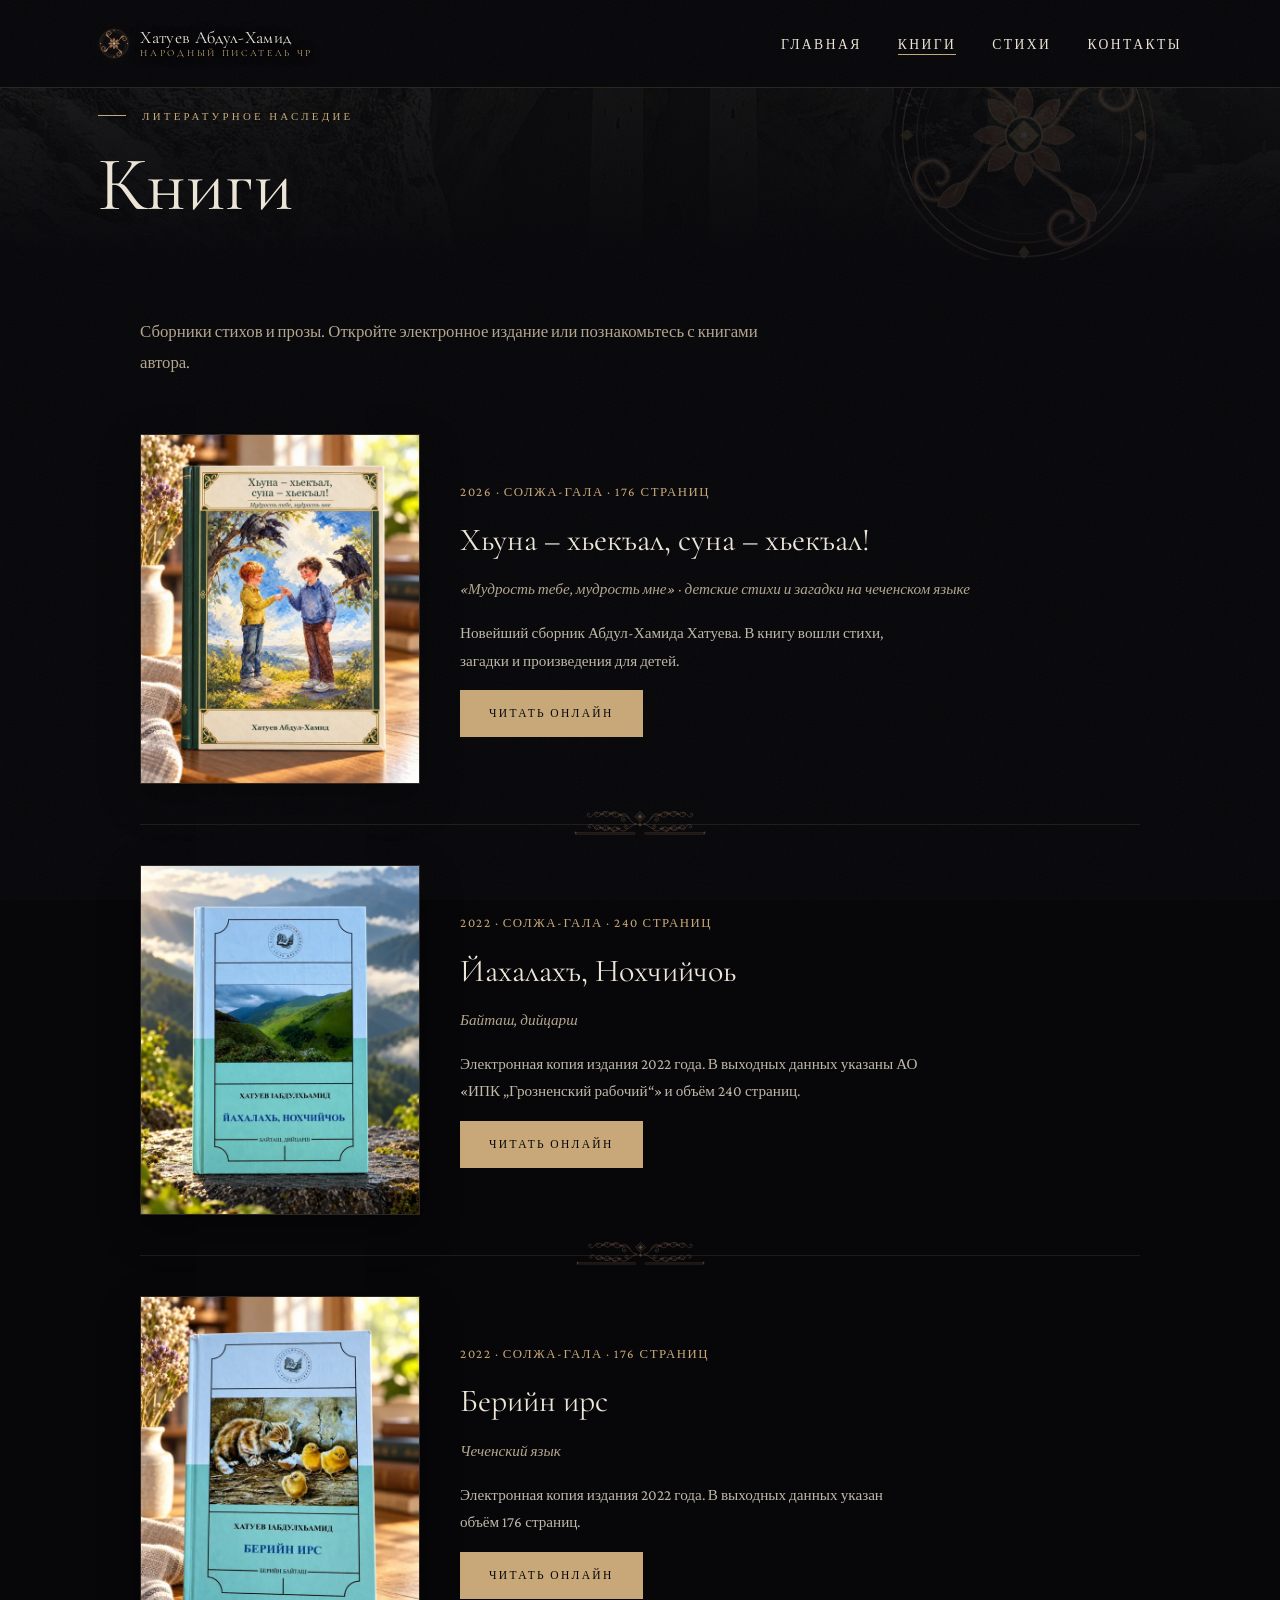
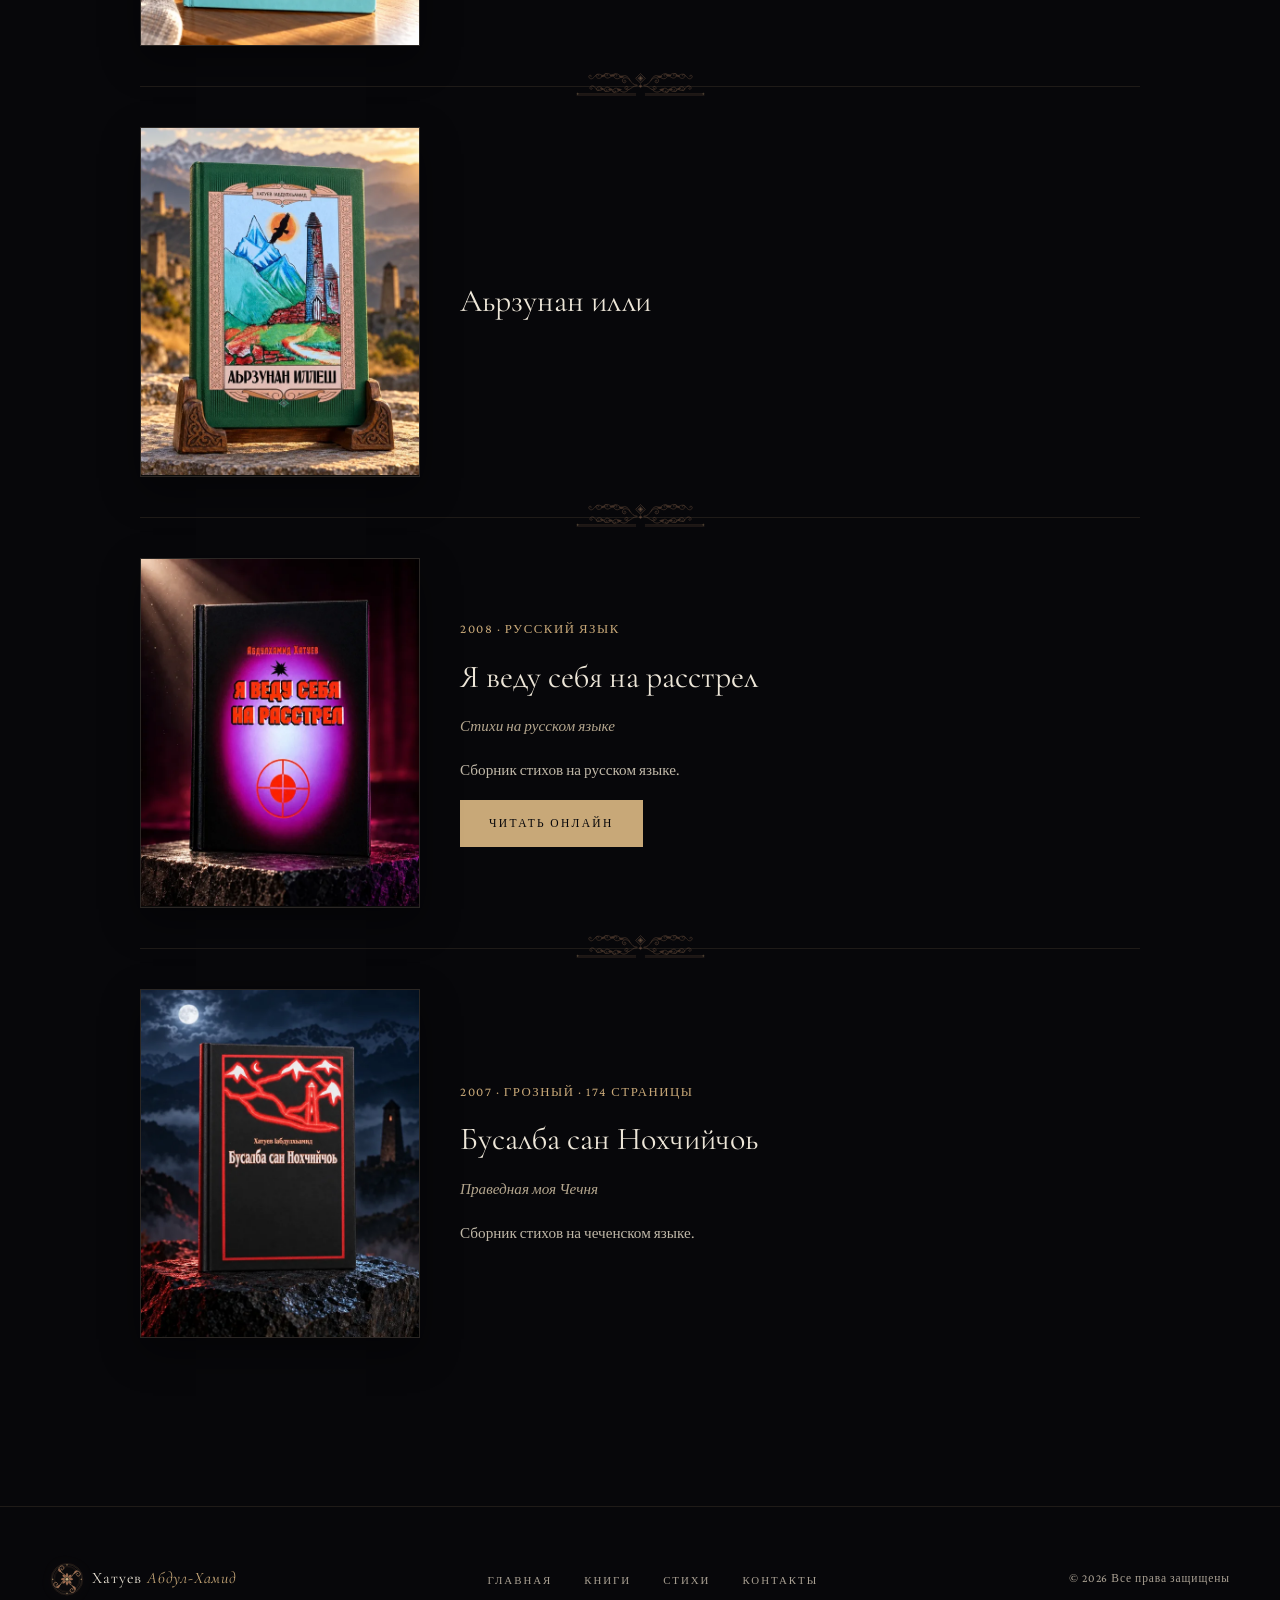
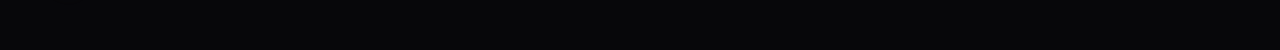
==== commit 79a12ec4: "Open every PDF book in the site reader" ====
--- a/knigi.html
+++ b/knigi.html
@@ -27,7 +27,7 @@
   <link rel="preconnect" href="https://fonts.googleapis.com">
   <link rel="preconnect" href="https://fonts.gstatic.com" crossorigin>
   <link href="https://fonts.googleapis.com/css2?family=Cormorant+Garamond:ital,wght@0,300;0,400;0,500;0,600;1,300;1,400;1,500&family=Crimson+Pro:ital,wght@0,400;0,500;0,600;1,400;1,500&display=swap" rel="stylesheet">
-  <link rel="stylesheet" href="css/style-v37.css">
+  <link rel="stylesheet" href="css/style-v39.css">
   <style>
     /* Extended book cards for full books page */
     .book-full-card {
@@ -149,7 +149,7 @@
             Новейший сборник Абдул-Хамида Хатуева. В книгу вошли стихи, загадки и произведения для детей.
           </p>
           <div class="book-full-card__actions">
-            <a href="files/mudrost-tebe-mudrost-mne-2026.pdf" class="btn btn--gold" target="_blank" rel="noopener">Открыть книгу (PDF)</a>
+            <a href="reader.html?book=3" class="btn btn--gold">Читать онлайн</a>
           </div>
         </div>
       </div>
@@ -214,7 +214,7 @@
             Сборник стихов на русском языке.
           </p>
           <div class="book-full-card__actions">
-            <a href="files/ya-vedu-sebya-na-rasstrel-2008.pdf" class="btn btn--gold" target="_blank" rel="noopener">Открыть книгу (PDF)</a>
+            <a href="reader.html?book=4" class="btn btn--gold">Читать онлайн</a>
           </div>
         </div>
       </div>
--- a/css/style-v39.css
+++ b/css/style-v39.css
@@ -0,0 +1,1690 @@
+@import url('https://fonts.googleapis.com/css2?family=Cormorant+Garamond:ital,wght@0,300;0,400;0,500;0,600;1,300;1,400;1,500&family=Crimson+Pro:ital,wght@0,400;0,500;0,600;1,400;1,500&display=swap');
+
+/* ═══════════════════════════════════════════
+   DESIGN TOKENS
+═══════════════════════════════════════════ */
+:root {
+  --bg:            #07070A;
+  --bg-surface:    #0C0C10;
+  --bg-card:       #111116;
+  --bg-hover:      #17171E;
+  --gold:          #C8A878;
+  --gold-bright:   #E8CC98;
+  --gold-dim:      #7A6440;
+  --gold-line:     rgba(200,168,120,0.18);
+  --cream:         #EDE6D8;
+  --text:          #C0B8A8;
+  --muted:         #706860;
+  --border:        rgba(200,168,120,0.12);
+  --ff-display:    'Cormorant Garamond', Georgia, serif;
+  --ff-body:       'Crimson Pro', Georgia, serif;
+  --ease:          cubic-bezier(0.16, 1, 0.3, 1);
+  --nav-h:         88px;
+  --safe-top:      0px;
+  --nav-total-h:   calc(var(--nav-h) + var(--safe-top));
+  --max-w:         1180px;
+  --gap-section:   clamp(5rem, 10vw, 9rem);
+  --px:            clamp(1.25rem, 5vw, 3rem);
+}
+@supports (padding-top: constant(safe-area-inset-top)) {
+  :root { --safe-top: constant(safe-area-inset-top); }
+}
+@supports (padding-top: env(safe-area-inset-top)) {
+  :root { --safe-top: env(safe-area-inset-top, 0px); }
+}
+
+/* ═══════════════════════════════════════════
+   RESET & BASE
+═══════════════════════════════════════════ */
+*, *::before, *::after { box-sizing: border-box; margin: 0; padding: 0; }
+html {
+  background-color: var(--bg);
+  scroll-behavior: smooth;
+  scroll-padding-top: var(--nav-total-h);
+}
+body {
+  background: var(--bg);
+  color: var(--text);
+  font-family: var(--ff-body);
+  font-size: clamp(1.05rem, 1.2vw, 1.125rem);
+  line-height: 1.85;
+  overflow-x: hidden;
+  -webkit-font-smoothing: antialiased;
+  -moz-osx-font-smoothing: grayscale;
+}
+html.ios26-safari-scroll-locked {
+  height: 100%;
+  overflow: hidden;
+  background: #000;
+}
+html.ios26-safari-scroll-locked body {
+  height: 100%;
+  overflow: hidden;
+  overscroll-behavior: none;
+  background: #000;
+}
+.ios26-page-scroll {
+  position: fixed;
+  inset: 0;
+  z-index: 0;
+  overflow-x: hidden;
+  overflow-y: auto;
+  overscroll-behavior-y: contain;
+  -webkit-overflow-scrolling: touch;
+  background: var(--bg);
+}
+a { color: inherit; text-decoration: none; }
+img { display: block; max-width: 100%; }
+button { font-family: inherit; cursor: pointer; background: none; border: none; }
+
+/* Grain overlay */
+body::before {
+  content: '';
+  position: fixed;
+  inset: 0;
+  z-index: 9998;
+  pointer-events: none;
+  opacity: 0.04;
+  background-image: url("data:image/svg+xml,%3Csvg xmlns='http://www.w3.org/2000/svg' width='200' height='200'%3E%3Cfilter id='n'%3E%3CfeTurbulence type='fractalNoise' baseFrequency='0.9' numOctaves='4' stitchTiles='stitch'/%3E%3C/filter%3E%3Crect width='200' height='200' filter='url(%23n)'/%3E%3C/svg%3E");
+}
+
+/* ═══════════════════════════════════════════
+   NAVIGATION
+═══════════════════════════════════════════ */
+.nav {
+  position: fixed;
+  top: 0; left: 0; right: 0;
+  height: var(--nav-total-h);
+  padding-top: var(--safe-top);
+  z-index: 1000;
+  background: var(--bg);
+  border-bottom: 1px solid rgba(200,168,120,0.18);
+  transition: background 0.5s var(--ease), border-color 0.5s;
+}
+.nav.scrolled {
+  background: var(--bg);
+  border-bottom-color: var(--border);
+}
+.nav__inner {
+  max-width: var(--max-w);
+  margin: 0 auto;
+  padding: 0 var(--px);
+  height: 100%;
+  display: flex;
+  align-items: center;
+  justify-content: space-between;
+  gap: 2rem;
+}
+.nav__logo {
+  font-family: var(--ff-display);
+  font-weight: 400;
+  color: var(--cream);
+  display: flex;
+  flex-direction: column;
+  line-height: 1.15;
+  letter-spacing: 0.02em;
+  text-shadow: 0 1px 12px rgba(0,0,0,0.8);
+}
+.nav__logo-name { font-size: 1.1rem; }
+.nav__logo-title {
+  font-size: 0.6rem;
+  letter-spacing: 0.28em;
+  text-transform: uppercase;
+  color: var(--gold);
+}
+.nav__links {
+  display: flex;
+  align-items: center;
+  gap: 2.25rem;
+  list-style: none;
+}
+.nav__links a {
+  font-size: 0.85rem;
+  letter-spacing: 0.18em;
+  text-transform: uppercase;
+  color: var(--cream);
+  text-shadow: none;
+  transition: color 0.25s;
+  position: relative;
+  padding-bottom: 3px;
+}
+.nav__links a::after {
+  content: '';
+  position: absolute;
+  bottom: 0; left: 0; right: 100%;
+  height: 1px;
+  background: var(--gold);
+  transition: right 0.35s var(--ease);
+}
+.nav__links a:hover,
+.nav__links a.active { color: var(--cream); }
+.nav__links a:hover::after,
+.nav__links a.active::after { right: 0; }
+
+/* Hamburger */
+.nav__hamburger {
+  display: none;
+  flex-direction: column;
+  justify-content: center;
+  gap: 6px;
+  padding: 8px;
+  color: var(--cream);
+  filter: drop-shadow(0 1px 6px rgba(0,0,0,0.8));
+}
+.nav__hamburger span {
+  display: block;
+  width: 22px;
+  height: 1px;
+  background: currentColor;
+  transition: transform 0.35s var(--ease), opacity 0.25s;
+  transform-origin: center;
+}
+.nav__hamburger.open span:nth-child(1) { transform: translateY(7px) rotate(45deg); }
+.nav__hamburger.open span:nth-child(2) { opacity: 0; transform: scaleX(0); }
+.nav__hamburger.open span:nth-child(3) { transform: translateY(-7px) rotate(-45deg); }
+
+/* Mobile overlay menu */
+.nav__drawer {
+  position: fixed;
+  top: var(--nav-total-h); left: 0; right: 0; bottom: 0;
+  background: rgba(7,7,10,0.98);
+  backdrop-filter: blur(24px);
+  display: flex;
+  flex-direction: column;
+  justify-content: center;
+  padding: 3rem var(--px);
+  transform: translateX(100%);
+  transition: transform 0.5s var(--ease);
+  z-index: 999;
+  border-top: 1px solid var(--border);
+}
+.nav__drawer.open { transform: translateX(0); }
+.nav__drawer ul { list-style: none; display: flex; flex-direction: column; gap: 2rem; }
+.nav__drawer a {
+  font-family: var(--ff-display);
+  font-size: clamp(2rem, 8vw, 3rem);
+  font-weight: 300;
+  color: var(--cream);
+  letter-spacing: 0.03em;
+  transition: color 0.2s;
+  display: inline-block;
+}
+.nav__drawer a:hover { color: var(--gold); }
+
+/* ═══════════════════════════════════════════
+   HERO
+═══════════════════════════════════════════ */
+.hero {
+  position: relative;
+  min-height: max(720px, 100svh);
+  display: flex;
+  align-items: center;
+  padding-block: calc(var(--nav-total-h) + 2rem) 4rem;
+  overflow: hidden;
+  isolation: isolate;
+}
+.hero__bg {
+  position: absolute;
+  inset: 0;
+  pointer-events: none;
+  overflow: hidden;
+}
+.hero-photo {
+  position: absolute;
+  inset: -1.5%;
+  background: url('../images/ushkaloy-hero-photoreal-20261101.webp') 56% 54% / cover no-repeat;
+  transform-origin: 56% 54%;
+  animation: hero-photo-arrive 1.6s var(--ease) both;
+}
+@keyframes hero-photo-arrive {
+  from { opacity: .55; transform: scale(1.035); }
+  to { opacity: 1; transform: scale(1); }
+}
+.hero-ornament {
+  position: absolute;
+  z-index: 1;
+  pointer-events: none;
+}
+.hero-mist {
+  position: absolute;
+  pointer-events: none;
+  filter: blur(28px);
+}
+.hero-mist--far {
+  left: -15%;
+  top: 28%;
+  width: 70%;
+  height: 46%;
+  background: radial-gradient(ellipse at 40% 60%, rgba(237,230,216,0.16) 0%, transparent 68%);
+  animation: hero-mist-a 24s ease-in-out infinite;
+}
+.hero-mist--near {
+  right: -10%;
+  bottom: 8%;
+  width: 62%;
+  height: 42%;
+  background: radial-gradient(ellipse at 60% 70%, rgba(200,168,120,0.14) 0%, transparent 70%);
+  animation: hero-mist-b 32s ease-in-out infinite;
+}
+.hero-glow {
+  position: absolute;
+  right: 6%;
+  top: 22%;
+  width: 46%;
+  height: 48%;
+  background: radial-gradient(ellipse at 70% 40%, rgba(232,204,152,0.14) 0%, transparent 62%);
+  animation: hero-glow 18s ease-in-out infinite;
+  mix-blend-mode: screen;
+}
+.hero__overlay {
+  position: absolute;
+  inset: 0;
+  pointer-events: none;
+  background:
+    linear-gradient(to bottom,
+      rgba(7,7,10,0.72) 0%,
+      rgba(7,7,10,0.28) 12%,
+      transparent 28%),
+    linear-gradient(to right,
+      rgba(7,7,10,0.96) 0%,
+      rgba(7,7,10,0.84) 34%,
+      rgba(7,7,10,0.18) 70%,
+      rgba(7,7,10,0.04) 100%),
+    linear-gradient(to top,
+      rgba(7,7,10,0.9) 0%,
+      rgba(7,7,10,0.22) 22%,
+      transparent 48%);
+}
+
+@keyframes hero-mist-a {
+  0%, 100% { transform: translate(0, 0); opacity: 0.75; }
+  50% { transform: translate(3%, -2%); opacity: .92; }
+}
+@keyframes hero-mist-b {
+  0%, 100% { transform: translate(0, 0); opacity: 0.7; }
+  50% { transform: translate(-2.5%, 1.5%); opacity: .9; }
+}
+@keyframes hero-glow {
+  0%, 100% { opacity: 0.7; }
+  50% { opacity: 1; }
+}
+
+@media (max-width: 860px) {
+  .hero__overlay {
+    background:
+      linear-gradient(to right,
+        rgba(7,7,10,0.78) 0%,
+        rgba(7,7,10,0.42) 60%,
+        rgba(7,7,10,0.12) 100%),
+      linear-gradient(to bottom,
+        rgba(7,7,10,0.78) 0%,
+        rgba(7,7,10,0.3) 14%,
+        transparent 32%),
+      linear-gradient(to top,
+        rgba(7,7,10,0.97) 0%,
+        rgba(7,7,10,0.78) 36%,
+        rgba(7,7,10,0.16) 62%,
+        rgba(7,7,10,0.2) 100%);
+  }
+}
+
+@media (prefers-reduced-motion: reduce) {
+  .hero-photo,
+  .hero-mist--far,
+  .hero-mist--near,
+  .hero-glow,
+  .hero__eyebrow,
+  .hero__name,
+  .hero__dates,
+  .hero__quote,
+  .hero__cta {
+    animation: none !important;
+  }
+  .hero-photo { opacity: 1; transform: none; }
+  .hero__eyebrow, .hero__name, .hero__dates, .hero__quote, .hero__cta { opacity: 1; transform: none; }
+}
+
+.hero__content {
+  position: relative;
+  z-index: 2;
+  max-width: 820px;
+  margin: 0;
+  padding: 0 clamp(1.5rem, 5.2vw, 6.25rem);
+  width: 100%;
+}
+.hero__eyebrow {
+  display: flex;
+  align-items: center;
+  gap: 1rem;
+  font-size: 0.68rem;
+  letter-spacing: 0.3em;
+  text-transform: uppercase;
+  color: var(--gold);
+  margin-bottom: 1.5rem;
+  opacity: 0;
+  transform: translateY(20px);
+  animation: slideUp 0.9s 0.2s var(--ease) forwards;
+}
+.hero__eyebrow::before {
+  content: '';
+  width: 40px;
+  height: 1px;
+  background: var(--gold);
+  flex-shrink: 0;
+  transform: scaleX(0);
+  transform-origin: left center;
+  animation: hero-rule-in .65s .72s var(--ease) forwards;
+}
+@keyframes hero-rule-in { to { transform: scaleX(1); } }
+.hero__name-sub {
+  opacity: 0;
+  transform: translateY(12px);
+  animation: hero-subtitle-in .7s .76s var(--ease) forwards;
+}
+@keyframes hero-subtitle-in {
+  to { opacity: 1; transform: translateY(0); }
+}
+.hero__name {
+  font-family: var(--ff-display);
+  font-size: clamp(2.8rem, 7vw, 6.5rem);
+  font-weight: 300;
+  line-height: 1.06;
+  color: var(--cream);
+  margin-bottom: 0.6rem;
+  opacity: 0;
+  transform: translateY(35px);
+  animation: slideUp 1.1s 0.4s var(--ease) forwards;
+}
+.hero__name-sub {
+  display: block;
+  font-style: italic;
+  font-weight: 300;
+  color: var(--gold-bright);
+  font-size: 0.68em;
+}
+.hero__dates {
+  font-size: 0.78rem;
+  letter-spacing: 0.25em;
+  color: #f3e6d0;
+  margin-bottom: 3rem;
+  opacity: 0;
+  animation: slideUp 0.9s 0.65s var(--ease) forwards;
+}
+.hero__quote {
+  max-width: 440px;
+  border-left: 2px solid rgba(200,168,120,0.5);
+  padding-left: 1.5rem;
+  font-style: italic;
+  font-size: clamp(1rem, 1.4vw, 1.15rem);
+  color: #f3eadd;
+  line-height: 1.75;
+  opacity: 0;
+  animation: slideUp 0.9s 0.85s var(--ease) forwards;
+}
+.hero__quote-attr {
+  display: block;
+  margin-top: 0.75rem;
+  font-style: normal;
+  font-size: 0.7rem;
+  letter-spacing: 0.2em;
+  text-transform: uppercase;
+  color: var(--gold);
+}
+.hero__cta {
+  margin-top: 2.5rem;
+  display: flex;
+  gap: 1rem;
+  flex-wrap: wrap;
+  opacity: 1;
+}
+.hero__cta .btn {
+  opacity: 0;
+  animation: hero-cta-in .7s 1.48s var(--ease) forwards;
+}
+.hero__cta .btn--outline { animation-delay: 1.62s; }
+@keyframes hero-cta-in {
+  to { opacity: 1; transform: translateY(0); }
+}
+.btn {
+  display: inline-flex;
+  align-items: center;
+  gap: 0.6rem;
+  padding: 0.75rem 1.75rem;
+  font-family: var(--ff-body);
+  font-size: 0.72rem;
+  letter-spacing: 0.2em;
+  text-transform: uppercase;
+  transition: all 0.3s var(--ease);
+  cursor: pointer;
+}
+.ui-icon {
+  display: inline-block;
+  width: 1em;
+  height: 1em;
+  flex: 0 0 auto;
+  vertical-align: -0.15em;
+  fill: none;
+  stroke: currentColor;
+  stroke-width: 1.8;
+  stroke-linecap: round;
+  stroke-linejoin: round;
+}
+.ui-icon--arrow-down {
+  width: 0.9rem;
+  height: 0.9rem;
+  transition: transform 0.3s var(--ease);
+}
+.hero__cta .btn--outline:hover .ui-icon--arrow-down,
+.hero__cta .btn--outline:focus-visible .ui-icon--arrow-down {
+  transform: translateY(3px);
+}
+.btn--gold {
+  background: var(--gold);
+  color: var(--bg);
+  border: 1px solid var(--gold);
+}
+.hero__cta .btn--gold { position: relative; overflow: hidden; }
+.hero__cta .btn--gold::after {
+  position: absolute;
+  inset: -50% auto -50% -42%;
+  width: 28%;
+  background: linear-gradient(90deg, transparent, rgba(255,255,255,.38), transparent);
+  content: '';
+  transform: translateX(-180%) skewX(-22deg);
+  transition: transform .7s var(--ease);
+  pointer-events: none;
+}
+.hero__cta .btn--gold:hover::after,
+.hero__cta .btn--gold:focus-visible::after {
+  transform: translateX(650%) skewX(-22deg);
+}
+.hero__cta .btn:active { transform: translateY(1px) scale(.99); }
+.btn--gold:hover {
+  background: var(--gold-bright);
+  border-color: var(--gold-bright);
+}
+.btn--outline {
+  border: 1px solid var(--gold-dim);
+  color: var(--gold);
+}
+.btn--outline:hover {
+  border-color: var(--gold);
+  color: var(--cream);
+}
+.hero__scroll-indicator {
+  position: absolute;
+  bottom: 2.5rem;
+  right: var(--px);
+  display: flex;
+  flex-direction: column;
+  align-items: center;
+  gap: 8px;
+  opacity: 0;
+  animation: fadeIn 1s 1.8s forwards;
+}
+.hero__scroll-line {
+  width: 1px;
+  height: 48px;
+  background: linear-gradient(to bottom, var(--gold-dim), transparent);
+  animation: pulse 2s 2.5s ease-in-out infinite;
+}
+.hero__scroll-text {
+  font-size: 0.58rem;
+  letter-spacing: 0.3em;
+  text-transform: uppercase;
+  color: var(--muted);
+  writing-mode: vertical-rl;
+}
+@media (prefers-reduced-motion: reduce) {
+  .hero__eyebrow,
+  .hero__eyebrow::before,
+  .hero__name,
+  .hero__name-sub,
+  .hero__dates,
+  .hero__quote,
+  .hero__cta,
+  .hero__cta .btn {
+    animation: none !important;
+    opacity: 1;
+    transform: none;
+  }
+}
+@media (prefers-reduced-motion: reduce) {
+  .hero__eyebrow,
+  .hero__name,
+  .hero__dates,
+  .hero__quote,
+  .hero__cta {
+    animation: none !important;
+    opacity: 1;
+    transform: none;
+  }
+}
+
+/* ═══════════════════════════════════════════
+   LAYOUT HELPERS
+═══════════════════════════════════════════ */
+.section { padding: var(--gap-section) var(--px); }
+.section--alt { background: var(--bg-surface); }
+.container { max-width: var(--max-w); margin: 0 auto; }
+.section-header { margin-bottom: clamp(2.5rem, 5vw, 4rem); }
+.eyebrow {
+  display: flex;
+  align-items: center;
+  gap: 1rem;
+  font-size: 0.68rem;
+  letter-spacing: 0.3em;
+  text-transform: uppercase;
+  color: var(--gold);
+  margin-bottom: 1rem;
+}
+.eyebrow::before {
+  content: '';
+  width: 28px;
+  height: 1px;
+  background: var(--gold);
+  flex-shrink: 0;
+}
+.h2 {
+  font-family: var(--ff-display);
+  font-size: clamp(2.25rem, 4.5vw, 3.5rem);
+  font-weight: 400;
+  color: var(--cream);
+  line-height: 1.12;
+}
+.h2 em { font-style: italic; color: var(--gold-bright); }
+.lead {
+  margin-top: 1rem;
+  font-size: 1.05rem;
+  color: #b4a68e;
+  max-width: 520px;
+}
+
+/* Gold divider */
+.divider {
+  width: 60px;
+  height: 1px;
+  background: var(--gold);
+  margin: 2rem 0;
+}
+
+/* ═══════════════════════════════════════════
+   BIOGRAPHY SECTION
+═══════════════════════════════════════════ */
+.bio__grid {
+  display: grid;
+  grid-template-columns: 340px 1fr;
+  gap: clamp(3rem, 6vw, 6rem);
+  align-items: start;
+}
+.bio__portrait-wrap {
+  position: relative;
+  isolation: isolate;
+}
+.bio__portrait {
+  width: 100%;
+  aspect-ratio: 3/4;
+  object-fit: cover;
+  object-position: 50% 10%;
+  display: block;
+  filter: contrast(1.08) saturate(0.9) brightness(0.96);
+  box-shadow: 0 28px 56px rgba(0,0,0,0.55);
+}
+.bio__frame {
+  position: absolute;
+  inset: 0;
+  border: 1px solid rgba(200,168,120,0.55);
+  box-shadow: inset 0 0 0 6px rgba(7,7,10,0.0), inset 0 0 0 7px rgba(200,168,120,0.28);
+  pointer-events: none;
+  z-index: 1;
+}
+.bio__frame::before {
+  content: '';
+  position: absolute;
+  inset: 8px;
+  border: 1px solid rgba(200,168,120,0.2);
+  pointer-events: none;
+}
+.bio__frame::after {
+  content: '';
+  position: absolute;
+  inset: -1px;
+  background:
+    linear-gradient(var(--gold-bright), var(--gold-bright)) top left / 26px 1.5px no-repeat,
+    linear-gradient(var(--gold-bright), var(--gold-bright)) top left / 1.5px 26px no-repeat,
+    linear-gradient(var(--gold-bright), var(--gold-bright)) top right / 26px 1.5px no-repeat,
+    linear-gradient(var(--gold-bright), var(--gold-bright)) top right / 1.5px 26px no-repeat,
+    linear-gradient(var(--gold-bright), var(--gold-bright)) bottom left / 26px 1.5px no-repeat,
+    linear-gradient(var(--gold-bright), var(--gold-bright)) bottom left / 1.5px 26px no-repeat,
+    linear-gradient(var(--gold-bright), var(--gold-bright)) bottom right / 26px 1.5px no-repeat,
+    linear-gradient(var(--gold-bright), var(--gold-bright)) bottom right / 1.5px 26px no-repeat;
+  pointer-events: none;
+}
+.bio__text-col { padding-top: 0.5rem; }
+.bio__body {
+  color: var(--text);
+  line-height: 1.95;
+  margin-bottom: 1.25rem;
+}
+.bio__badges {
+  display: flex;
+  flex-wrap: wrap;
+  gap: 0.6rem;
+  margin-top: 2rem;
+}
+.badge {
+  padding: 0.35rem 0.9rem;
+  border: 1px solid var(--border);
+  font-size: 0.68rem;
+  letter-spacing: 0.18em;
+  text-transform: uppercase;
+  color: var(--gold);
+  white-space: nowrap;
+}
+
+/* ═══════════════════════════════════════════
+   BOOKS GRID (homepage preview + full page)
+═══════════════════════════════════════════ */
+.books-grid {
+  display: grid;
+  grid-template-columns: repeat(auto-fill, minmax(190px, 1fr));
+  gap: 2rem;
+}
+.books-grid--5 {
+  grid-template-columns: repeat(5, 1fr);
+}
+.books-grid--6 {
+  grid-template-columns: repeat(3, 1fr);
+}
+.book-card {
+  display: flex;
+  flex-direction: column;
+}
+.book-card__cover-wrap {
+  position: relative;
+  aspect-ratio: 1122 / 1402;
+  overflow: hidden;
+  background: var(--bg-card);
+  flex-shrink: 0;
+  box-shadow:
+    0 12px 32px rgba(0,0,0,0.45),
+    0 2px 0 rgba(200,168,120,0.12);
+  border: 1px solid rgba(200,168,120,0.14);
+}
+.book-card__img {
+  width: 100%;
+  height: 100%;
+  object-fit: contain;
+  object-position: center;
+  transition: transform 0.7s var(--ease);
+}
+.book-card:hover .book-card__img {
+  transform: scale(1.03);
+}
+.book-card__sheen {
+  position: absolute;
+  inset: 0;
+  background: linear-gradient(
+    135deg,
+    rgba(200,168,120,0.06) 0%,
+    transparent 60%
+  );
+  pointer-events: none;
+}
+.book-card__action {
+  position: absolute;
+  inset: 0;
+  background: linear-gradient(to top, rgba(7,7,10,0.95) 0%, transparent 55%);
+  display: flex;
+  align-items: flex-end;
+  padding: 1.25rem;
+  opacity: 0;
+  transition: opacity 0.35s var(--ease);
+}
+.book-card:hover .book-card__action { opacity: 1; }
+.book-card__read {
+  display: inline-flex;
+  align-items: center;
+  gap: 0.5rem;
+  padding: 0.55rem 1.1rem;
+  border: 1px solid rgba(200,168,120,0.5);
+  font-size: 0.65rem;
+  letter-spacing: 0.2em;
+  text-transform: uppercase;
+  color: var(--gold);
+  transition: all 0.25s;
+  white-space: nowrap;
+}
+.book-card__read:hover {
+  background: var(--gold);
+  color: var(--bg);
+  border-color: var(--gold);
+}
+.book-card__info {
+  padding: 1.1rem 0 0;
+  flex: 1;
+}
+.book-card__num {
+  font-size: 0.6rem;
+  letter-spacing: 0.2em;
+  color: var(--gold-dim);
+  text-transform: uppercase;
+  margin-bottom: 0.25rem;
+}
+.book-card__title {
+  font-family: var(--ff-display);
+  font-size: 1.05rem;
+  font-weight: 500;
+  color: var(--cream);
+  line-height: 1.3;
+  margin-bottom: 0.25rem;
+}
+.book-card__sub {
+  font-size: 0.78rem;
+  color: var(--muted);
+  font-style: italic;
+  line-height: 1.4;
+}
+.book-card__status {
+  display: inline-block;
+  margin-top: 0.6rem;
+  font-size: 0.6rem;
+  letter-spacing: 0.15em;
+  text-transform: uppercase;
+  color: var(--muted);
+  border: 1px solid var(--border);
+  padding: 0.2rem 0.6rem;
+}
+.book-card__status--available {
+  color: var(--gold);
+  border-color: rgba(200,168,120,0.25);
+}
+
+/* View all link */
+.view-all {
+  display: inline-flex;
+  align-items: center;
+  gap: 0.75rem;
+  margin-top: 3rem;
+  font-size: 0.72rem;
+  letter-spacing: 0.2em;
+  text-transform: uppercase;
+  color: var(--gold);
+  transition: gap 0.3s var(--ease);
+}
+.view-all:hover { gap: 1.25rem; }
+/* ═══════════════════════════════════════════
+   PULLQUOTE / HIGHLIGHT
+═══════════════════════════════════════════ */
+.pullquote {
+  text-align: center;
+  max-width: 760px;
+  margin: 0 auto;
+  padding: var(--gap-section) var(--px);
+}
+.pullquote__mark {
+  font-family: var(--ff-display);
+  font-size: 5rem;
+  line-height: 0.6;
+  color: var(--gold);
+  opacity: 0.2;
+  margin-bottom: 2rem;
+  display: block;
+}
+.pullquote__text {
+  font-family: var(--ff-display);
+  font-size: clamp(1.5rem, 3vw, 2.4rem);
+  font-weight: 300;
+  font-style: italic;
+  color: var(--cream);
+  line-height: 1.5;
+  margin-bottom: 1.5rem;
+}
+.pullquote__attr {
+  font-size: 0.72rem;
+  letter-spacing: 0.25em;
+  text-transform: uppercase;
+  color: var(--gold);
+}
+
+/* ═══════════════════════════════════════════
+   POEMS PAGE — reading-focused
+═══════════════════════════════════════════ */
+.poems-layout {
+  display: grid;
+  grid-template-columns: 220px minmax(0, 1fr);
+  gap: clamp(2rem, 4vw, 3.5rem);
+  align-items: start;
+  max-width: 1100px;
+  margin: 0 auto;
+}
+.poems-toc {
+  position: sticky;
+  top: calc(var(--nav-total-h) + 1.25rem);
+  max-height: calc(100vh - var(--nav-total-h) - 2rem);
+  overflow-y: auto;
+  padding-right: 0.5rem;
+  scrollbar-width: thin;
+  scrollbar-color: var(--gold-dim) transparent;
+}
+.poems-toc__label {
+  font-size: 0.62rem;
+  letter-spacing: 0.22em;
+  text-transform: uppercase;
+  color: var(--gold);
+  margin-bottom: 1rem;
+}
+.poems-toc__search {
+  position: relative;
+  margin-bottom: 0.85rem;
+}
+.poems-toc__search-input {
+  width: 100%;
+  padding: 0.5rem 1.75rem 0.5rem 0.7rem;
+  font-family: var(--ff-body);
+  font-size: 0.82rem;
+  color: var(--cream);
+  background: rgba(200,168,120,0.06);
+  border: 1px solid var(--border);
+  border-radius: 2px;
+  outline: none;
+}
+.poems-toc__search-input:focus {
+  border-color: rgba(200,168,120,0.45);
+}
+.poems-toc__search-input::placeholder {
+  color: var(--muted);
+}
+.poems-toc__search-clear {
+  position: absolute;
+  right: 0.35rem;
+  top: 50%;
+  transform: translateY(-50%);
+  border: none;
+  background: transparent;
+  color: var(--muted);
+  font-size: 1.1rem;
+  line-height: 1;
+  cursor: pointer;
+  padding: 0.25rem;
+}
+.poems-toc__search-clear:hover {
+  color: var(--cream);
+}
+.poems-toc__empty {
+  font-size: 0.78rem;
+  color: var(--muted);
+  padding: 0.35rem 0.7rem 0.75rem;
+}
+.poems-filter {
+  display: block;
+  margin: 1rem 0 .35rem;
+  color: #d5c5a8;
+  font-size: .76rem;
+}
+.poems-filter__select {
+  width: 100%;
+  padding: .65rem .7rem;
+  color: var(--cream);
+  background: #171916;
+  border: 1px solid rgba(200,168,120,.35);
+  border-radius: 2px;
+  font: inherit;
+  font-size: .86rem;
+}
+.poems-count { margin: .65rem .7rem; color: #c4b69d; font-size: .78rem; }
+.poems-toc__snippet { display: block; margin-top: .3rem; color: #c4b69d; font-size: .77rem; line-height: 1.4; }
+.poems-toc__snippet[hidden] { display: none; }
+.poem-block.is-search-hidden,
+.poems-lang-header.is-search-hidden,
+.poems-toc__list > li.is-search-hidden {
+  display: none !important;
+}
+.poems-toc__list {
+  list-style: none;
+  display: flex;
+  flex-direction: column;
+  gap: 0.15rem;
+}
+.poems-toc__list a {
+  display: block;
+  padding: 0.45rem 0.7rem;
+  font-size: 0.82rem;
+  line-height: 1.35;
+  color: var(--muted);
+  border-left: 1px solid transparent;
+  transition: color 0.2s, border-color 0.2s, background 0.2s;
+}
+.poems-toc__list a:hover {
+  color: var(--cream);
+}
+.poems-toc__list a.active {
+  color: var(--gold-bright);
+  border-left-color: var(--gold);
+  background: rgba(200,168,120,0.06);
+}
+.poems-toc__group {
+  margin-top: 1.25rem;
+  margin-bottom: 0.4rem;
+  font-size: 0.58rem;
+  letter-spacing: 0.18em;
+  text-transform: uppercase;
+  color: var(--gold-dim);
+  padding-left: 0.7rem;
+}
+.poems-main {
+  min-width: 0;
+}
+.poems-intro {
+  max-width: 540px;
+  margin-bottom: clamp(2.5rem, 5vw, 3.5rem);
+}
+.poems-intro p {
+  color: var(--muted);
+  font-style: italic;
+  line-height: 1.85;
+  font-size: 1.05rem;
+}
+.poems-lang-header {
+  margin: 0 0 2.5rem;
+  padding-bottom: 1.25rem;
+  border-bottom: 1px solid var(--border);
+}
+.poems-lang-header h3 {
+  font-family: var(--ff-display);
+  font-size: clamp(1.5rem, 3vw, 1.9rem);
+  font-weight: 400;
+  color: var(--cream);
+}
+.poem-block {
+  max-width: 42rem;
+  margin: 0 0 clamp(3rem, 6vw, 4.5rem);
+  padding: clamp(1.75rem, 3vw, 2.5rem) clamp(1.25rem, 3vw, 2.25rem);
+  background: #eee7d8;
+  color: #29271f;
+  border: 1px solid #d4c5aa;
+  border-radius: 2px;
+  scroll-margin-top: 1.5rem;
+}
+.poem-block:last-child {
+  margin-bottom: 0;
+}
+.poem-block__header {
+  margin-bottom: 2rem;
+  text-align: center;
+}
+.poem-block__num {
+  font-size: 0.68rem;
+  letter-spacing: 0.28em;
+  color: var(--gold);
+  text-transform: uppercase;
+  margin-bottom: 0.65rem;
+}
+.poem-block__title {
+  font-family: var(--ff-display);
+  font-size: clamp(1.75rem, 3.5vw, 2.4rem);
+  font-weight: 400;
+  color: #252820;
+  line-height: 1.25;
+  margin-bottom: 0.55rem;
+}
+.poem-block__year {
+  font-size: 0.72rem;
+  letter-spacing: 0.16em;
+  text-transform: uppercase;
+  color: #655c4f;
+}
+.poem-body {
+  text-align: left;
+  max-width: 32em;
+  margin: 0 auto;
+}
+.poem-stanza {
+  margin: 0 0 1.85rem;
+  max-width: none;
+  line-height: 1.9;
+  font-size: clamp(1.18rem, 1.7vw, 1.35rem);
+  font-family: var(--ff-display);
+  font-weight: 400;
+  color: #29271f;
+  letter-spacing: 0.015em;
+}
+.poem-stanza:last-child {
+  margin-bottom: 0;
+}
+.poem-refrain {
+  margin: 0 0 1.85rem;
+  max-width: none;
+  padding: 1.15rem 1.4rem;
+  border-left: 2px solid rgba(200,168,120,0.4);
+  border-top: none;
+  border-bottom: none;
+  font-family: var(--ff-display);
+  font-style: italic;
+  font-size: clamp(1.1rem, 1.55vw, 1.25rem);
+  color: #4a493b;
+  line-height: 1.9;
+  background: rgba(130,111,75,0.09);
+  letter-spacing: 0.015em;
+}
+.poem-date {
+  margin-top: 1.5rem;
+  font-size: 0.78rem;
+  letter-spacing: 0.12em;
+  color: var(--muted);
+  font-style: italic;
+}
+.poem-permalink { display: inline-block; margin-top: .7rem; color: #615339; font-size: .75rem; text-decoration: underline; text-underline-offset: .2em; }
+.poem-block__num { color: #765e36; }
+:focus-visible { outline: 2px solid #d4ad6e; outline-offset: 4px; }
+@media (prefers-reduced-motion: reduce) {
+  html { scroll-behavior: auto; }
+  .reveal { opacity: 1 !important; transform: none !important; transition: none !important; }
+  *, *::before, *::after { animation-duration: .01ms !important; animation-delay: 0s !important; animation-iteration-count: 1 !important; scroll-behavior: auto !important; }
+}
+
+@media (max-width: 900px) {
+  .poems-layout {
+    grid-template-columns: 1fr;
+  }
+  .poems-toc {
+    position: relative;
+    top: 0;
+    max-height: none;
+    margin-bottom: 1.5rem;
+    padding-bottom: 1rem;
+    border-bottom: 1px solid var(--border);
+  }
+  .poems-toc__list {
+    flex-direction: row;
+    flex-wrap: wrap;
+    gap: 0.4rem;
+    max-height: 36vh;
+    overflow-y: auto;
+  }
+  .poems-toc__list a {
+    border-left: none;
+    border: 1px solid var(--border);
+    padding: 0.4rem 0.75rem;
+    font-size: 0.75rem;
+    border-radius: 2px;
+  }
+  .poems-toc__list a.active {
+    border-color: rgba(200,168,120,0.45);
+    background: rgba(200,168,120,0.08);
+  }
+  .poems-toc__group {
+    width: 100%;
+    margin-top: 0.75rem;
+    padding-left: 0;
+  }
+  .poem-block {
+    padding: 1.5rem 1rem;
+  }
+  .poem-stanza,
+  .poem-refrain {
+    max-width: none;
+  }
+  .archive-feature { grid-template-columns: 1fr; }
+}
+
+/* ═══════════════════════════════════════════
+   CONTACTS PAGE
+═══════════════════════════════════════════ */
+.contacts-intro {
+  max-width: 500px;
+  margin-bottom: clamp(3rem, 6vw, 5rem);
+}
+.contacts-grid {
+  display: grid;
+  grid-template-columns: repeat(auto-fit, minmax(240px, 1fr));
+  gap: 3rem 4rem;
+  padding-top: 1rem;
+}
+.contact-item { display: flex; flex-direction: column; gap: 0.5rem; }
+.contact-item__label {
+  font-size: 0.65rem;
+  letter-spacing: 0.3em;
+  text-transform: uppercase;
+  color: var(--gold);
+}
+.contact-item__value {
+  font-family: var(--ff-display);
+  font-size: 1.4rem;
+  color: var(--cream);
+  line-height: 1.3;
+}
+.contact-item__value a { transition: color 0.2s; }
+.contact-item__value a:hover { color: var(--gold); }
+.contact-item__note {
+  font-size: 0.78rem;
+  color: var(--muted);
+}
+
+/* ═══════════════════════════════════════════
+   PAGE HERO (inner pages)
+═══════════════════════════════════════════ */
+.page-hero {
+  min-height: 45vh;
+  display: flex;
+  align-items: flex-end;
+  position: relative;
+  overflow: hidden;
+  padding-bottom: clamp(3rem, 6vw, 5rem);
+}
+.page-hero__bg {
+  position: absolute;
+  inset: 0;
+  background-size: cover;
+  background-position: center;
+  filter: brightness(0.3) saturate(0.5);
+}
+.page-hero__overlay {
+  position: absolute;
+  inset: 0;
+  background: linear-gradient(to top, var(--bg) 0%, rgba(7,7,10,0.6) 100%);
+}
+.page-hero__content {
+  position: relative;
+  max-width: var(--max-w);
+  margin: 0 auto;
+  padding: 0 var(--px);
+  width: 100%;
+}
+
+/* ═══════════════════════════════════════════
+   FOOTER
+═══════════════════════════════════════════ */
+.footer {
+  padding: 3.5rem var(--px);
+  border-top: 1px solid var(--border);
+}
+.footer__inner {
+  max-width: var(--max-w);
+  margin: 0 auto;
+  display: flex;
+  justify-content: space-between;
+  align-items: center;
+  gap: 2rem;
+  flex-wrap: wrap;
+}
+.footer__logo {
+  font-family: var(--ff-display);
+  font-size: 1rem;
+  color: var(--cream);
+  letter-spacing: 0.05em;
+}
+.footer__logo span {
+  font-style: italic;
+  color: var(--gold);
+}
+.footer__copy {
+  font-size: 0.72rem;
+  color: var(--muted);
+  letter-spacing: 0.08em;
+}
+.footer__nav {
+  display: flex;
+  gap: 2rem;
+  list-style: none;
+}
+.footer__nav a {
+  font-size: 0.68rem;
+  letter-spacing: 0.18em;
+  text-transform: uppercase;
+  color: var(--muted);
+  transition: color 0.2s;
+}
+.footer__nav a:hover { color: var(--gold); }
+
+/* ═══════════════════════════════════════════
+   PHOTO GALLERY
+═══════════════════════════════════════════ */
+.gallery-grid {
+  display: grid;
+  grid-template-columns: repeat(3, 1fr);
+  grid-template-rows: auto auto;
+  gap: 1rem;
+  margin-top: 3rem;
+}
+.gallery-item {
+  position: relative;
+  overflow: hidden;
+  border-radius: 4px;
+  background: var(--bg-card);
+  border: 1px solid var(--border);
+  aspect-ratio: 4/3;
+}
+.gallery-item--portrait {
+  grid-row: span 2;
+  aspect-ratio: auto;
+}
+.gallery-item img {
+  width: 100%;
+  height: 100%;
+  object-fit: cover;
+  transition: transform 0.8s var(--ease), filter 0.5s;
+  filter: grayscale(15%);
+}
+.gallery-item:hover img {
+  transform: scale(1.04);
+  filter: grayscale(0%);
+}
+.gallery-item--uncropped img { object-fit: contain; background: #171715; }
+.gallery-item--uncropped:hover img { transform: none; }
+.gallery-item figcaption {
+  position: absolute;
+  bottom: 0; left: 0; right: 0;
+  padding: 0.6rem 0.9rem;
+  background: linear-gradient(transparent, rgba(7,7,10,0.88));
+  font-size: 0.72rem;
+  letter-spacing: 0.1em;
+  text-transform: uppercase;
+  color: var(--gold);
+  opacity: 0;
+  transition: opacity 0.3s;
+}
+.gallery-item:hover figcaption { opacity: 1; }
+
+@media (max-width: 860px) {
+  .gallery-grid {
+    display: block;
+    columns: 2;
+    column-gap: 1rem;
+  }
+  .gallery-item {
+    display: inline-block;
+    width: 100%;
+    height: auto;
+    margin: 0 0 1rem;
+    aspect-ratio: auto;
+    break-inside: avoid;
+    vertical-align: top;
+  }
+  .gallery-item--portrait { grid-row: auto; aspect-ratio: auto; }
+  .gallery-item img {
+    height: auto;
+    object-fit: contain;
+  }
+  .gallery-item:hover img { transform: none; }
+  .gallery-item figcaption {
+    position: static;
+    padding: 0.7rem 0.9rem;
+    background: none;
+    opacity: 1;
+  }
+}
+@media (max-width: 500px) {
+  .gallery-grid { columns: 1; }
+}
+
+/* ═══════════════════════════════════════════
+   ANIMATIONS & SCROLL REVEAL
+═══════════════════════════════════════════ */
+@keyframes slideUp {
+  to { opacity: 1; transform: translateY(0); }
+}
+@keyframes fadeIn {
+  to { opacity: 1; }
+}
+@keyframes pulse {
+  0%, 100% { opacity: 1; transform: scaleY(1); }
+  50% { opacity: 0.4; transform: scaleY(0.5); }
+}
+
+.reveal {
+  opacity: 0;
+  transform: translateY(32px);
+  transition: opacity 0.9s var(--ease), transform 0.9s var(--ease);
+}
+.reveal.visible {
+  opacity: 1;
+  transform: translateY(0);
+}
+.reveal-d1 { transition-delay: 0.08s; }
+.reveal-d2 { transition-delay: 0.16s; }
+.reveal-d3 { transition-delay: 0.24s; }
+.reveal-d4 { transition-delay: 0.32s; }
+.reveal-d5 { transition-delay: 0.42s; }
+
+/* ═══════════════════════════════════════════
+   RESPONSIVE BREAKPOINTS
+═══════════════════════════════════════════ */
+@media (max-width: 1100px) {
+  .bio__grid { grid-template-columns: 280px 1fr; gap: 3rem; }
+  .books-grid--5 { grid-template-columns: repeat(3, 1fr); }
+}
+@media (max-width: 860px) {
+  :root { --nav-h: 72px; }
+  .nav__links { display: none; }
+  .nav__hamburger { display: flex; }
+  .bio__grid { grid-template-columns: 1fr; }
+  .bio__portrait-wrap { max-width: 260px; }
+  .books-grid--5 { grid-template-columns: repeat(2, 1fr); }
+  .books-grid--6 { grid-template-columns: repeat(2, 1fr); }
+}
+@media (max-width: 600px) {
+  .books-grid,
+  .books-grid--5 { grid-template-columns: repeat(2, 1fr); gap: 1.25rem; }
+  .books-grid--6 { grid-template-columns: repeat(2, 1fr); gap: 1.25rem; }
+  .footer__inner { flex-direction: column; text-align: center; }
+  .footer__nav { flex-wrap: wrap; justify-content: center; }
+  .contacts-grid { grid-template-columns: 1fr; }
+}
+@media (max-width: 380px) {
+  .books-grid,
+  .books-grid--5,
+  .books-grid--6 { grid-template-columns: 1fr; }
+}
+/* Literary archive: clear navigation, compact catalog, comfortable reading. */
+:root { --muted: #aba294; }
+.poem-date { color: #655c4f; }
+.page-books .page-hero, .page-poems .page-hero {
+  min-height: 260px;
+  padding-bottom: 2rem;
+}
+.page-books .page-hero + .section, .page-poems .page-hero + .section { padding-top: 2.5rem; }
+.page-books .container { max-width: 1000px; }
+.page-poems .page-hero .lead { opacity: 1 !important; }
+.poems-layout { grid-template-columns: 280px minmax(0, 1fr); }
+.poems-toc__label { font-size: .8rem; }
+.poems-toc__search-input { min-height: 48px; padding: .7rem 2.8rem .7rem .85rem; font-size: 1rem; }
+.poems-toc__search-input::-webkit-search-cancel-button { -webkit-appearance: none; }
+.poems-toc__search-clear { width: 44px; height: 44px; right: 2px; color: var(--cream); }
+.poems-filter, .poems-count { font-size: .9rem; }
+.poems-filter__select { min-height: 44px; font-size: 1rem; }
+.poems-index summary { cursor: pointer; padding: .75rem 0; color: var(--cream); font-size: 1rem; }
+.poems-toc__list a { color: var(--cream); font-size: 1rem; padding-block: .65rem; }
+.poems-toc__snippet { color: var(--muted); font-size: .9rem; }
+.poems-toc__group { font-size: .75rem; color: var(--gold); }
+.poems-lang-header { margin-bottom: 1.5rem; padding-bottom: .75rem; }
+.book-card__action { opacity: 1; }
+.book-card__read { font-size: .8rem; letter-spacing: .08em; }
+.book-full-card__year { font-size: .8rem; letter-spacing: .12em; }
+.archive-search { padding: 2.5rem 0; border-bottom: 1px solid var(--border); background: var(--bg-surface); }
+.archive-search .container { max-width: 860px; }
+.archive-search label { display: block; margin-bottom: .85rem; font-family: var(--ff-display); color: var(--cream); font-size: 1.8rem; }
+.archive-search form { display: flex; gap: .75rem; }
+.archive-search input { flex: 1; min-width: 0; min-height: 48px; padding: .75rem 1rem; border: 1px solid var(--border); color: var(--cream); background: var(--bg); font: inherit; font-size: 1rem; }
+.archive-search input::placeholder { color: var(--muted); }
+@media (max-width: 900px) {
+  .poems-layout { grid-template-columns: 1fr; gap: 1rem; }
+  .poems-toc { margin-bottom: 0; padding-right: 0; }
+  .poems-toc__list { display: block; max-height: 40vh; }
+  .poems-toc__list a { font-size: 1rem; border: 0; border-bottom: 1px solid var(--border); }
+  .poems-toc__label { display: none; }
+  .page-poems .page-hero, .page-books .page-hero { min-height: 210px; padding-bottom: 1.5rem; }
+  .page-poems .page-hero + .section, .page-books .page-hero + .section { padding-top: 1.5rem; }
+}
+@media (max-width: 640px) {
+  .hero-photo { background-position: 58% center; }
+  .hero-ornament { display: none; }
+  .hero { min-height: max(760px, 100svh); padding-top: calc(var(--nav-total-h) + 2rem); padding-bottom: 4rem; }
+  .hero__content { padding: 0 1.5rem; }
+  .archive-search form { flex-wrap: wrap; }
+  .archive-search input { flex-basis: 100%; }
+  .archive-search .btn { width: 100%; }
+  .book-full-card { gap: 1.5rem; padding: 2rem 0; }
+}
+@media (max-width: 900px) {
+  .page-poems .poems-lang-header .eyebrow { display: none; }
+  .page-poems .poems-lang-header { margin-bottom: 1rem; padding-bottom: .5rem; }
+  .page-poems .poem-block__header { margin-bottom: 1.25rem; }
+}
+.reading-tools { display: flex; align-items: center; flex-wrap: wrap; gap: .5rem; margin-bottom: 1.5rem; color: var(--muted); font-size: .95rem; }
+.reading-tools button { min-width: 44px; min-height: 44px; background: var(--bg-card); color: var(--cream); border: 1px solid var(--border); font: inherit; cursor: pointer; }
+.reading-tools button:disabled { opacity: .4; cursor: default; }
+.reading-tools output { min-width: 3rem; text-align: center; }
+.poem-stanza { font-size: calc(clamp(1.18rem, 1.7vw, 1.35rem) * var(--reading-scale, 1)); }
+.poem-refrain { font-size: calc(clamp(1.1rem, 1.55vw, 1.25rem) * var(--reading-scale, 1)); }
+.poems-toc mark { background: #e8cc98; color: #25231f; padding: .05em .08em; border-radius: 2px; }
+.poems-toc__empty { font-size: 1rem; line-height: 1.5; padding-inline: 0; }
+.selected-poems { background: #eee7d8; color: #29271f; padding: clamp(3rem, 6vw, 5rem) 0; }
+.selected-poems__heading { display: flex; align-items: end; justify-content: space-between; gap: 2rem; margin-bottom: 2.5rem; }
+.selected-poems .h2 { color: #29271f; max-width: 650px; }
+.selected-poems .h2 em { color: #6f5433; }
+.selected-poems .eyebrow { color: #6f5433; }
+.selected-poems__all { flex-shrink: 0; color: #59462e; text-decoration: underline; text-underline-offset: .25em; padding-block: .75rem; }
+.selected-poems__grid { display: grid; grid-template-columns: repeat(3, minmax(0, 1fr)); gap: 2rem; }
+.selected-poem { display: flex; flex-direction: column; padding: 1.75rem 1.25rem; border-top: 1px solid #b6a68a; color: #29271f; }
+.selected-poem__language { color: #66523c; font-size: .9rem; margin-bottom: 1rem; }
+.selected-poem h3 { font-family: var(--ff-display); font-size: clamp(1.65rem, 2.6vw, 2.1rem); font-weight: 500; line-height: 1.15; margin-bottom: 1.25rem; }
+.selected-poem p { font-family: var(--ff-display); font-size: 1.2rem; line-height: 1.7; margin-bottom: 2rem; }
+.selected-poem__read { margin-top: auto; font-size: 1rem; color: #59462e; text-decoration: underline; text-underline-offset: .25em; }
+.selected-poem:hover h3 { color: #6f5433; }
+.page-contacts .page-hero { min-height: 260px; padding-bottom: 2rem; }
+.page-contacts .page-hero + .section { padding-top: 2.5rem; }
+@media (max-width: 900px) {
+  .selected-poems__grid { grid-template-columns: 1fr; gap: 0; }
+  .selected-poems__heading { display: block; margin-bottom: 1.5rem; }
+  .selected-poems__all { display: inline-block; margin-top: 1rem; }
+  .selected-poem p { margin-bottom: 1.25rem; }
+  .page-contacts .page-hero { min-height: 210px; padding-bottom: 1.5rem; }
+}
+
+/* Author recordings */
+.voice-archive { position: relative; overflow: hidden; scroll-margin-top: 1rem; }
+.voice-archive__heading { max-width: 760px; margin-bottom: clamp(2rem, 4vw, 3rem); }
+.voice-tracks { display: grid; grid-template-columns: repeat(2, minmax(0, 1fr)); column-gap: clamp(1.5rem, 4vw, 4rem); margin: 0; padding: 0; list-style: none; }
+.voice-track { display: grid; grid-template-columns: 2rem minmax(0, 1fr) auto; align-items: center; gap: .85rem; min-width: 0; padding: 1.15rem 0; border-top: 1px solid var(--gold-line); }
+.voice-track__number { color: var(--gold); font-size: .72rem; letter-spacing: .12em; font-variant-numeric: tabular-nums; }
+.voice-track__info { min-width: 0; }
+.voice-track__info h3, .voice-interview__copy h3 { margin: 0; color: var(--cream); font-family: var(--ff-display); font-size: clamp(1.25rem, 1.8vw, 1.65rem); font-weight: 400; line-height: 1.2; }
+.voice-track__info p, .voice-interview__copy p { margin: .3rem 0 0; color: var(--muted); font-size: .84rem; }
+.voice-play { display: inline-flex; align-items: center; justify-content: center; gap: .5rem; min-width: 108px; min-height: 44px; padding: .55rem .8rem; border: 1px solid var(--gold-dim); border-radius: 999px; background: transparent; color: var(--cream); font: inherit; font-size: .72rem; letter-spacing: .1em; text-transform: uppercase; cursor: pointer; transition: background-color .22s ease, color .22s ease, border-color .22s ease, transform .22s ease; }
+.voice-play__icon { display: inline-grid; width: 1rem; height: 1rem; flex: 0 0 1rem; place-items: center; color: var(--gold-bright); }
+.voice-play__svg { display: block; width: 1rem; height: 1rem; fill: currentColor; }
+.voice-play:hover, .voice-play.is-playing { border-color: var(--gold); background: var(--gold); color: #17140f; }
+.voice-play:hover .voice-play__icon, .voice-play.is-playing .voice-play__icon { color: currentColor; }
+.voice-play:focus-visible, .voice-player__close:focus-visible { outline: 2px solid var(--gold-bright); outline-offset: 3px; }
+.voice-play--poem { margin-top: .9rem; border-color: #a98a5b; color: #3d3426; }
+.voice-play--poem .voice-play__icon { color: #765e36; }
+.voice-play--poem:hover, .voice-play--poem.is-playing { background: #c8a878; color: #17140f; }
+.voice-interview { display: grid; grid-template-columns: minmax(0, 1fr) auto; align-items: center; gap: 1.5rem; margin-top: 2.3rem; padding: 1.4rem 1.6rem; border: 1px solid var(--gold-line); border-left: 2px solid var(--gold-dim); background: linear-gradient(100deg, rgba(200,168,120,.08), rgba(12,12,16,.12)); }
+.voice-interview .eyebrow { margin-bottom: .45rem; }
+.voice-player { position: fixed; z-index: 1200; right: 1.25rem; bottom: 1.1rem; left: 1.25rem; display: grid; grid-template-columns: minmax(150px, .8fr) minmax(260px, 1.5fr) 2.75rem; align-items: center; gap: 1rem; width: min(940px, calc(100vw - 2.5rem)); margin-inline: auto; padding: .75rem 1rem; border: 1px solid rgba(200,168,120,.42); background: rgba(12,12,16,.96); box-shadow: 0 16px 48px rgba(0,0,0,.38); backdrop-filter: blur(16px); }
+.voice-player[hidden] { display: none; }
+.voice-player.is-entering { animation: voice-dock-in .32s var(--ease) both; }
+.voice-player__track { display: grid; gap: .12rem; min-width: 0; }
+.voice-player__eyebrow { color: var(--gold); font-size: .62rem; letter-spacing: .18em; text-transform: uppercase; }
+.voice-player__title { overflow: hidden; color: var(--cream); font-family: var(--ff-display); font-size: 1.1rem; font-weight: 400; text-overflow: ellipsis; white-space: nowrap; }
+.voice-player__status { color: var(--muted); font-size: .75rem; }
+.voice-player audio { display: block; width: 100%; min-width: 0; height: 40px; }
+.voice-player__close { display: grid; width: 40px; height: 40px; place-items: center; border: 1px solid var(--border); background: transparent; color: var(--cream); font: inherit; font-size: 1.5rem; line-height: 1; cursor: pointer; }
+.voice-player__close:hover { border-color: var(--gold-dim); color: var(--gold-bright); }
+body.has-voice-player { padding-bottom: 6.5rem; }
+@keyframes voice-dock-in { from { opacity: 0; transform: translateY(14px); } to { opacity: 1; transform: translateY(0); } }
+@media (max-width: 900px) {
+  .voice-tracks { grid-template-columns: 1fr; }
+}
+@media (max-width: 640px) {
+  .voice-track { grid-template-columns: 1.6rem minmax(0, 1fr) auto; gap: .65rem; }
+  .voice-track__info h3 { font-size: 1.25rem; }
+  .voice-track .voice-play, .voice-interview .voice-play { min-width: 96px; padding-inline: .6rem; }
+  .voice-interview { grid-template-columns: 1fr auto; gap: .8rem; padding: 1.15rem; }
+  .voice-player { right: .55rem; bottom: .55rem; left: .55rem; grid-template-columns: minmax(0, 1fr) 2.5rem; gap: .5rem .75rem; width: auto; padding: .65rem .75rem; }
+  .voice-player__track { grid-column: 1; grid-row: 1; }
+  .voice-player audio { grid-column: 1 / -1; grid-row: 2; }
+  .voice-player__close { grid-column: 2; grid-row: 1; width: 40px; height: 40px; }
+  body.has-voice-player { padding-bottom: 8.5rem; }
+}
+@media (prefers-reduced-motion: reduce) {
+  .voice-play { transition: none; }
+  .voice-player.is-entering { animation: none; }
+}
+
+
+/* ═══════════════════════════════════════════
+   FAMILY-REFERENCE CHECHEN ORNAMENT SYSTEM
+═══════════════════════════════════════════ */
+.nav__logo,
+.footer__logo {
+  position: relative;
+  padding-left: 2.65rem;
+}
+.nav__logo::before,
+.footer__logo::before {
+  content: '';
+  position: absolute;
+  left: 0;
+  top: 50%;
+  width: 2.05rem;
+  aspect-ratio: 1;
+  background: url('../images/ornaments/chechen-rosette.svg?v=2') center / contain no-repeat;
+  transform: translateY(-50%);
+  transition: transform .65s var(--ease), filter .65s var(--ease);
+  filter: drop-shadow(0 1px 8px rgba(200,168,120,.12));
+}
+.nav__logo:hover::before,
+.nav__logo:focus-visible::before {
+  transform: translateY(-50%) rotate(22.5deg);
+  filter: drop-shadow(0 0 9px rgba(200,168,120,.38));
+}
+.footer__logo::before { width: 2.1rem; }
+
+.section-header {
+  position: relative;
+  margin-bottom: clamp(4.2rem, 5vw, 4.6rem);
+}
+.section-header::after {
+  content: '';
+  position: absolute;
+  left: 0;
+  bottom: -3.2rem;
+  width: min(11rem, 48vw);
+  aspect-ratio: 16 / 3;
+  background: url('../images/ornaments/chechen-scroll-divider.svg?v=2') left center / contain no-repeat;
+  --ornament-opacity: .62;
+  opacity: var(--ornament-opacity);
+  transform-origin: left center;
+}
+.section-header.reveal::after,
+.poems-lang-header.reveal::after {
+  clip-path: inset(0 100% 0 0);
+  opacity: .1;
+}
+.section-header.reveal.visible::after,
+.poems-lang-header.reveal.visible::after {
+  animation: chechen-ornament-unfurl .95s var(--ease) .2s both;
+}
+.divider {
+  width: min(11rem, 48vw);
+  aspect-ratio: 16 / 3;
+  background: url('../images/ornaments/chechen-scroll-divider.svg?v=2') left center / contain no-repeat;
+  opacity: .62;
+}
+.page-hero::after {
+  content: '';
+  position: absolute;
+  z-index: 0;
+  top: 52%;
+  right: clamp(1rem, 9vw, 9rem);
+  width: clamp(10rem, 22vw, 19rem);
+  aspect-ratio: 1;
+  background: url('../images/ornaments/chechen-rosette.svg?v=2') center / contain no-repeat;
+  --ornament-opacity: .14;
+  opacity: var(--ornament-opacity);
+  pointer-events: none;
+  transform: translateY(-50%);
+  animation: chechen-ornament-arrive 1.2s var(--ease) .25s both;
+}
+.page-hero__content { z-index: 1; }
+.hero-ornament {
+  --ornament-opacity: .82;
+  top: 50%;
+  bottom: auto;
+  left: clamp(1rem, 2.5vw, 2.5rem);
+  width: clamp(1.7rem, 2.8vw, 2.3rem);
+  height: auto;
+  object-fit: contain;
+  opacity: var(--ornament-opacity);
+  filter: grayscale(1) sepia(1) saturate(1.4) brightness(.85) drop-shadow(0 1px 10px rgba(0,0,0,.2));
+  transform: translateY(-50%) scaleY(1.08);
+  animation: chechen-ornament-arrive 1.25s var(--ease) .32s both;
+}
+.hero__content {
+  max-width: 900px;
+  padding-left: clamp(7.5rem, 7.5vw, 9rem);
+}
+@media (min-width: 641px) and (max-width: 900px) {
+  .hero-ornament {
+    left: clamp(.75rem, 2vw, 1.25rem);
+    width: clamp(1.4rem, 3vw, 1.8rem);
+  }
+  .hero__content {
+    max-width: none;
+    padding-left: clamp(5.25rem, 12vw, 7.5rem);
+    padding-right: clamp(1.25rem, 4vw, 2rem);
+  }
+}
+@keyframes chechen-ornament-unfurl {
+  from { clip-path: inset(0 100% 0 0); opacity: .1; }
+  to { clip-path: inset(0); opacity: var(--ornament-opacity, .62); }
+}
+@keyframes chechen-ornament-arrive {
+  from { opacity: 0; }
+  to { opacity: var(--ornament-opacity, .66); }
+}
+@media (max-width: 640px) {
+  .hero-ornament {
+    display: block;
+    --ornament-opacity: .78;
+    top: calc(var(--nav-total-h) + 1.5rem);
+    left: .25rem;
+    width: clamp(1.5rem, 7vw, 2rem);
+    transform: scaleY(1.16);
+    transform-origin: top center;
+  }
+  .page-hero::after { right: -2.75rem; width: 12rem; --ornament-opacity: .11; }
+}
+.poems-lang-header {
+  position: relative;
+  --ornament-opacity: .48;
+  margin-bottom: 3.2rem;
+  border-bottom: 0;
+}
+.poems-lang-header::after {
+  content: '';
+  position: absolute;
+  left: 0;
+  bottom: -2.4rem;
+  width: min(11rem, 48vw);
+  aspect-ratio: 16 / 3;
+  background: url('../images/ornaments/chechen-scroll-divider.svg?v=2') left center / contain no-repeat;
+  opacity: var(--ornament-opacity);
+}
+@media (max-width: 900px) {
+  .page-poems .poems-lang-header::after {
+    bottom: -2rem;
+    width: min(9rem, 48vw);
+  }
+  .page-poems .poems-lang-header {
+    margin-bottom: 3rem;
+  }
+}
+.book-full-card {
+  position: relative;
+}
+.book-full-card:not(:last-child)::after {
+  content: '';
+  position: absolute;
+  z-index: 1;
+  bottom: -.66rem;
+  left: 50%;
+  width: min(8.5rem, 30vw);
+  aspect-ratio: 16 / 3;
+  background: url('../images/ornaments/chechen-scroll-divider.svg?v=2') center / contain no-repeat;
+  opacity: .4;
+  transform: translateX(-50%);
+  pointer-events: none;
+}
+@media (prefers-reduced-motion: reduce) {
+  .nav__logo::before,
+  .footer__logo::before { transition: none; }
+  .section-header::after,
+  .poems-lang-header::after,
+  .hero-ornament,
+  .page-hero::after { animation: none; clip-path: none; }
+  .section-header.reveal::after { opacity: .62; }
+  .poems-lang-header.reveal::after { opacity: .48; }
+}
